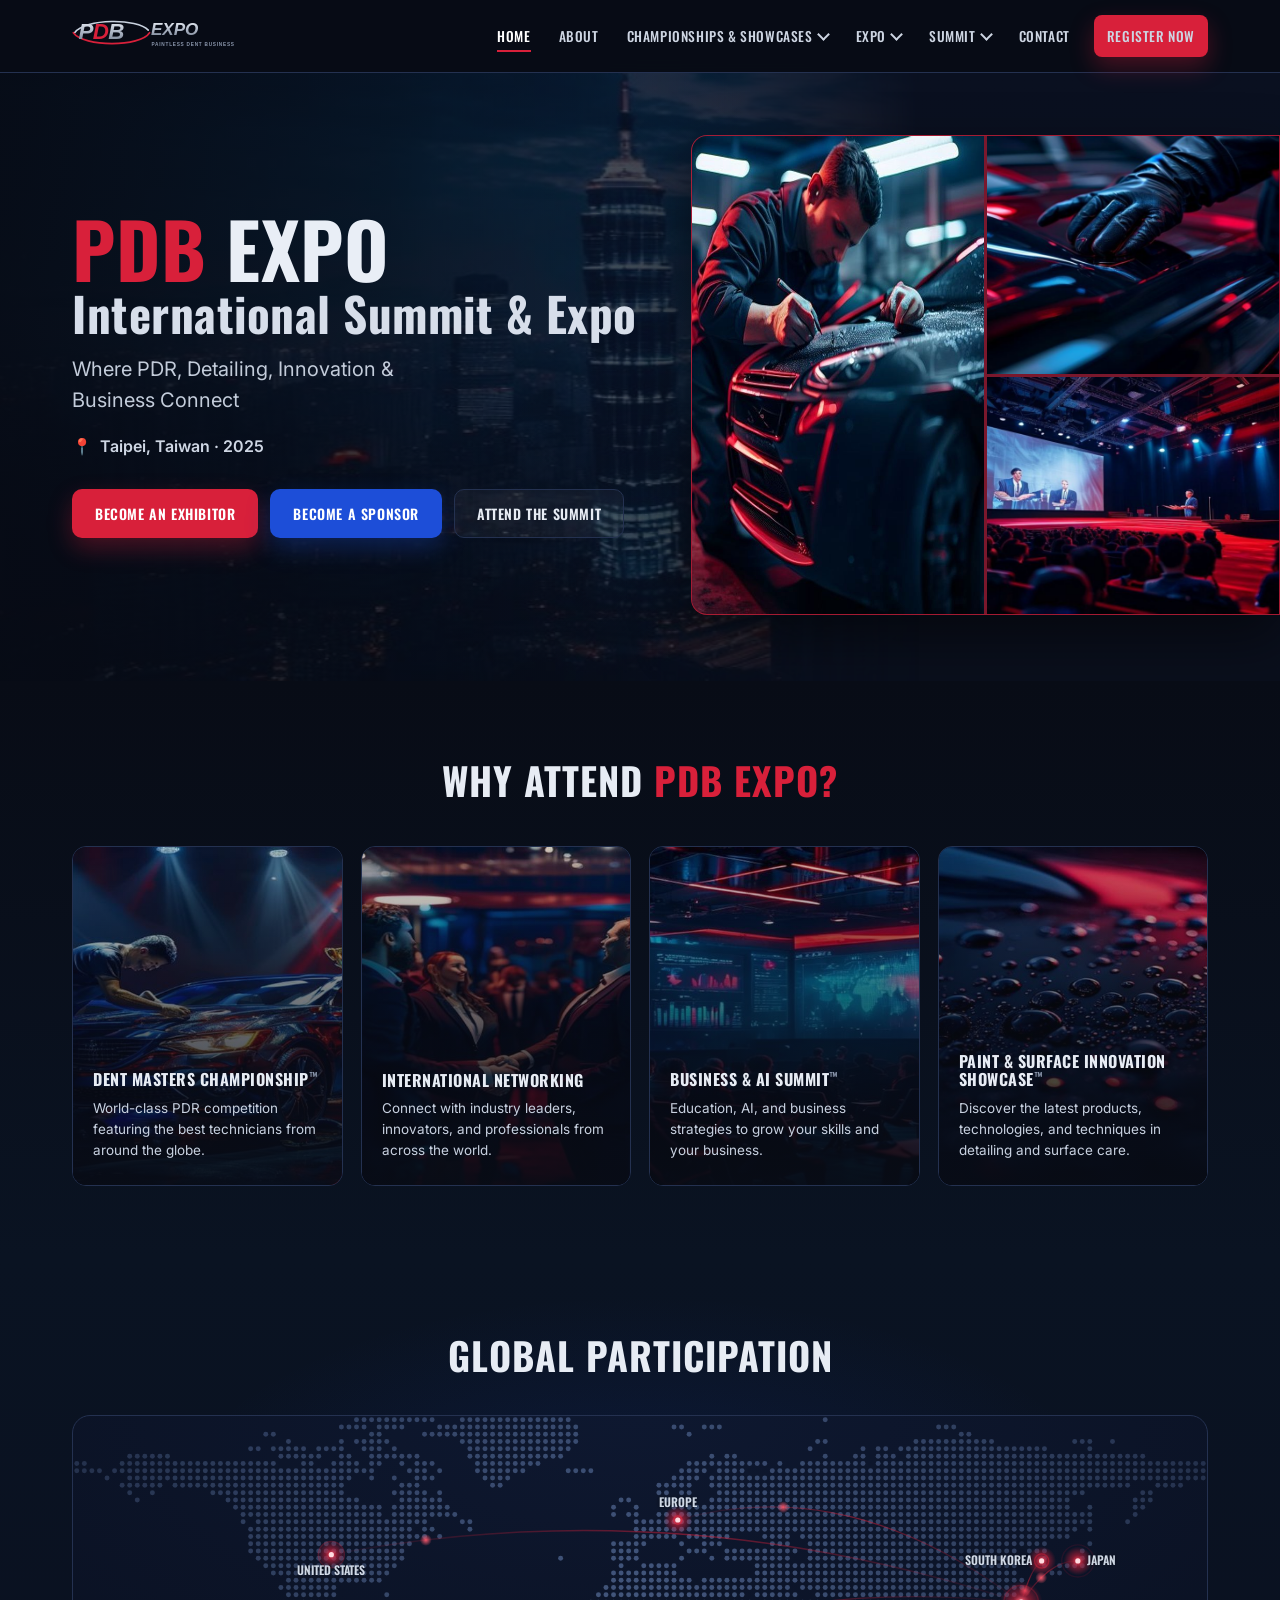
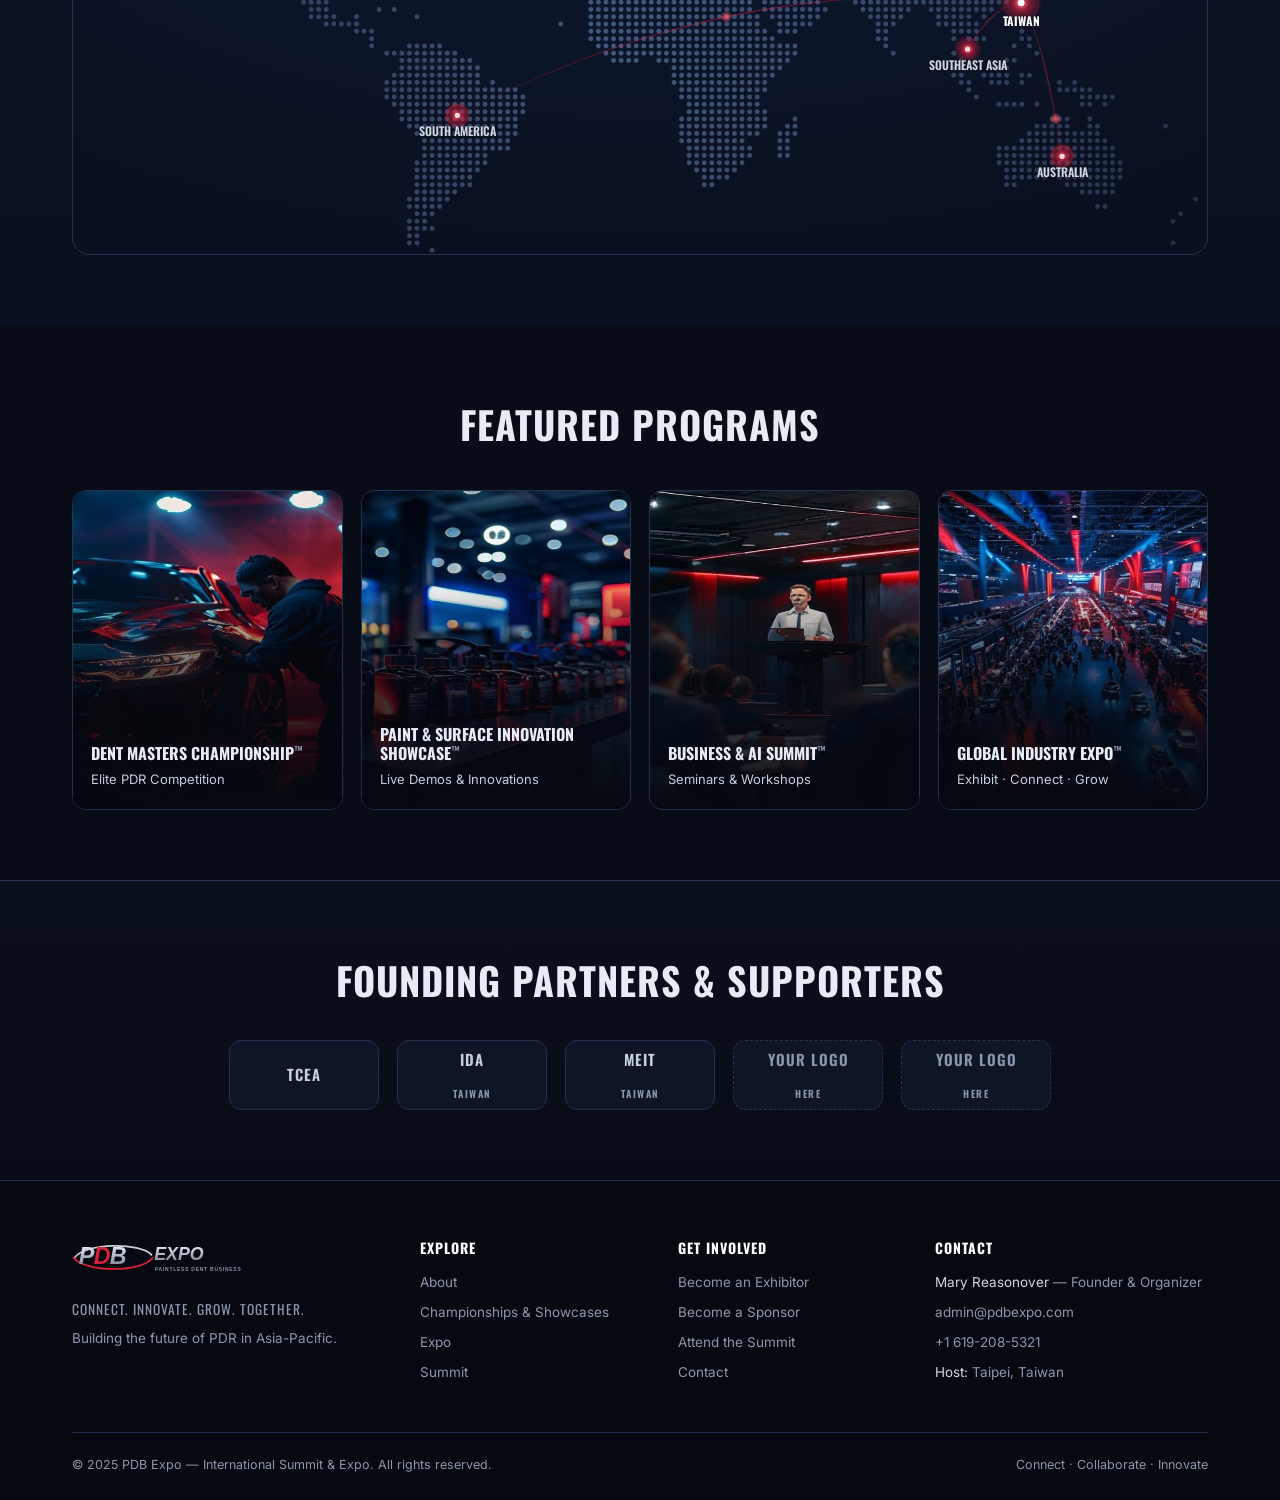
==== index.html @ 77eb2349 "PDB Expo — International Summit & Expo site Static marketing site (HTML/CSS/JS) for PDB Expo.  Co-Au" ====
<!DOCTYPE html>
<html lang="en">
<head>
<meta charset="UTF-8">
<meta name="viewport" content="width=device-width, initial-scale=1.0">
<title>PDB Expo — International Summit &amp; Expo | Taipei, Taiwan</title>
<meta name="description" content="PDB Expo International Summit &amp; Expo — where PDR, detailing, innovation and business connect. Taipei, Taiwan 2025.">
<link rel="icon" href="assets/logo.svg">
<link rel="preconnect" href="https://fonts.googleapis.com">
<link rel="preconnect" href="https://fonts.gstatic.com" crossorigin>
<link href="https://fonts.googleapis.com/css2?family=Oswald:wght@400;500;600;700&family=Inter:wght@400;500;600;700&display=swap" rel="stylesheet">
<link rel="stylesheet" href="css/styles.css?v=8">
</head>
<body>

<!-- ===== HEADER ===== -->
<header class="site-header">
  <div class="container nav">
    <a class="logo" href="index.html"><img src="assets/logo.svg" alt="PDB Expo"></a>

    <button class="hamburger" id="hamburger" aria-label="Menu" aria-expanded="false">
      <span></span><span></span><span></span>
    </button>

    <ul class="nav-links" id="navLinks">
      <li><a class="active" href="index.html">Home</a></li>
      <li><a href="about.html">About</a></li>

      <li class="has-menu">
        <span class="navlink">Championships &amp; Showcases <i class="caret"></i></span>
        <ul class="dropdown">
          <li class="sub">Dent Masters Championship™</li>
          <li><a href="championships.html#individual">Individual Championship</a></li>
          <li><a href="championships.html#tag-team">Tag Team Championship</a></li>
          <li class="sub">Showcase</li>
          <li><a href="championships.html#showcase">Paint &amp; Surface Innovation Showcase™</a></li>
        </ul>
      </li>

      <li class="has-menu">
        <span class="navlink">Expo <i class="caret"></i></span>
        <ul class="dropdown">
          <li><a href="expo.html#floorplan">Floorplan</a></li>
          <li><a href="expo.html#directory">Exhibitor Directory</a></li>
          <li><a href="expo.html#booth">Buy a Booth</a></li>
          <li><a href="expo.html#sponsorships">Sponsorships</a></li>
        </ul>
      </li>

      <li class="has-menu">
        <span class="navlink">Summit <i class="caret"></i></span>
        <ul class="dropdown">
          <li><a href="summit.html#business">Business &amp; Marketing</a></li>
          <li><a href="summit.html#ai">AI for Your Business</a></li>
          <li><a href="summit.html#ida">IDA Education Track</a></li>
          <li><a href="summit.html#tools">Tools of the Trade</a></li>
          <li><a href="summit.html#pdr">PDR Showcase</a></li>
        </ul>
      </li>

      <li><a href="contact.html">Contact</a></li>
      <li><a class="btn btn-red btn-register" href="register.html">Register Now</a></li>
    </ul>
  </div>
</header>

<!-- ===== HERO ===== -->
<section class="hero">
  <img class="hero-skyline" src="assets/skyline.jpg" alt="" aria-hidden="true">
  <div class="container hero-grid">
    <div class="hero-copy">
      <h1 class="hero-title display">
        <span class="pdb">PDB</span> <span class="expo">EXPO</span>
        <span class="line2">International Summit &amp; Expo</span>
      </h1>
      <p class="hero-tag">Where PDR, Detailing, Innovation &amp; Business Connect</p>
      <p class="hero-loc"><span class="pin">📍</span> Taipei, Taiwan &middot; 2025</p>
      <div class="hero-cta">
        <a class="btn btn-red" href="expo.html#booth">Become an Exhibitor</a>
        <a class="btn btn-blue" href="expo.html#sponsorships">Become a Sponsor</a>
        <a class="btn btn-ghost" href="register.html">Attend the Summit</a>
      </div>
    </div>

    <div class="hero-collage">
      <img class="tall" src="assets/hero-tall.jpg" alt="Technician at work">
      <img src="assets/hero-2.jpg" alt="Polishing detail">
      <img src="assets/hero-3.jpg" alt="Summit stage">
    </div>
  </div>
</section>

<!-- ===== WHY ATTEND ===== -->
<section class="section why">
  <div class="container">
    <h2 class="section-title">Why Attend <span class="accent">PDB Expo?</span></h2>
    <div class="card-grid">
      <article class="why-card">
        <img src="assets/why-champ.jpg" alt="Dent Masters Championship">
        <div class="why-body">
          <h3>Dent Masters Championship<span class="tm">™</span></h3>
          <p>World-class PDR competition featuring the best technicians from around the globe.</p>
        </div>
      </article>
      <article class="why-card">
        <img src="assets/why-network.jpg" alt="International networking">
        <div class="why-body">
          <h3>International Networking</h3>
          <p>Connect with industry leaders, innovators, and professionals from across the world.</p>
        </div>
      </article>
      <article class="why-card">
        <img src="assets/why-summit.jpg" alt="Business &amp; AI Summit">
        <div class="why-body">
          <h3>Business &amp; AI Summit<span class="tm">™</span></h3>
          <p>Education, AI, and business strategies to grow your skills and your business.</p>
        </div>
      </article>
      <article class="why-card">
        <img src="assets/why-surface.jpg" alt="Paint &amp; surface innovation">
        <div class="why-body">
          <h3>Paint &amp; Surface Innovation Showcase<span class="tm">™</span></h3>
          <p>Discover the latest products, technologies, and techniques in detailing and surface care.</p>
        </div>
      </article>
    </div>
  </div>
</section>

<!-- ===== GLOBAL PARTICIPATION ===== -->
<section class="section global">
  <div class="container">
    <h2 class="section-title">Global Participation</h2>
    <div class="map-wrap">
      <canvas id="world-canvas" role="img" aria-label="World map showing PDB Expo participating regions: United States, Europe, South America, Japan, South Korea, Taiwan, Southeast Asia and Australia"></canvas>
    </div>
  </div>
</section>

<!-- ===== FEATURED PROGRAMS ===== -->
<section class="section programs">
  <div class="container">
    <h2 class="section-title">Featured Programs</h2>
    <div class="card-grid">
      <article class="program">
        <img src="assets/prog-1.jpg" alt="">
        <div class="pbody"><h3>Dent Masters Championship<span class="tm">™</span></h3><p>Elite PDR Competition</p></div>
      </article>
      <article class="program">
        <img src="assets/prog-2.jpg" alt="">
        <div class="pbody"><h3>Paint &amp; Surface Innovation Showcase<span class="tm">™</span></h3><p>Live Demos &amp; Innovations</p></div>
      </article>
      <article class="program">
        <img src="assets/prog-3.jpg" alt="">
        <div class="pbody"><h3>Business &amp; AI Summit<span class="tm">™</span></h3><p>Seminars &amp; Workshops</p></div>
      </article>
      <article class="program">
        <img src="assets/prog-4.jpg" alt="">
        <div class="pbody"><h3>Global Industry Expo<span class="tm">™</span></h3><p>Exhibit &middot; Connect &middot; Grow</p></div>
      </article>
    </div>
  </div>
</section>

<!-- ===== PARTNERS ===== -->
<section class="section partners">
  <div class="container">
    <h2 class="section-title">Founding Partners &amp; Supporters</h2>
    <div class="partner-row">
      <div class="partner">TCEA</div>
      <div class="partner">IDA<br><small>Taiwan</small></div>
      <div class="partner">Meit<br><small>Taiwan</small></div>
      <div class="partner empty">Your Logo<br><small>Here</small></div>
      <div class="partner empty">Your Logo<br><small>Here</small></div>
    </div>
  </div>
</section>

<!-- ===== FOOTER ===== -->
<footer class="site-footer">
  <div class="container">
    <div class="foot-grid">
      <div>
        <div class="foot-logo"><img src="assets/logo.svg" alt="PDB Expo"></div>
        <p class="foot-tagline">Connect. Innovate. Grow. Together.</p>
        <p>Building the future of PDR in Asia-Pacific.</p>
      </div>
      <div>
        <h4>Explore</h4>
        <a href="about.html">About</a>
        <a href="championships.html">Championships &amp; Showcases</a>
        <a href="expo.html">Expo</a>
        <a href="summit.html">Summit</a>
      </div>
      <div>
        <h4>Get Involved</h4>
        <a href="expo.html#booth">Become an Exhibitor</a>
        <a href="expo.html#sponsorships">Become a Sponsor</a>
        <a href="register.html">Attend the Summit</a>
        <a href="contact.html">Contact</a>
      </div>
      <div class="foot-contact">
        <h4>Contact</h4>
        <p><span>Mary Reasonover</span> — Founder &amp; Organizer</p>
        <p><a href="mailto:admin@pdbexpo.com">admin@pdbexpo.com</a></p>
        <p><a href="tel:+16192085321">+1 619-208-5321</a></p>
        <p><span>Host:</span> Taipei, Taiwan</p>
      </div>
    </div>
    <div class="foot-bottom">
      <span>© 2025 PDB Expo — International Summit &amp; Expo. All rights reserved.</span>
      <span>Connect &middot; Collaborate &middot; Innovate</span>
    </div>
  </div>
</footer>

<script src="js/main.js?v=4"></script>
<script src="js/world-map.js?v=7"></script>
</body>
</html>
---- css/styles.css ----
/* ===== PDB EXPO — base theme ===== */
:root{
  --bg:#080c16;
  --bg-2:#0b1120;
  --panel:#111a2e;
  --panel-2:#0e1626;
  --card:#131d33;
  --line:#243150;
  --red:#d8203a;
  --red-deep:#9c1424;
  --blue:#1d4ed8;
  --silver:#c9d2df;
  --text:#e7ecf4;
  --muted:#8b97ad;
  --maxw:1180px;
  --radius:14px;
  --shadow:0 18px 40px rgba(0,0,0,.45);
}
*{box-sizing:border-box;margin:0;padding:0}
html{scroll-behavior:smooth}
body{
  font-family:'Inter',system-ui,Arial,sans-serif;
  background:var(--bg);
  color:var(--text);
  line-height:1.55;
  -webkit-font-smoothing:antialiased;
}
img{display:block;max-width:100%}
a{color:inherit;text-decoration:none}
.container{max-width:var(--maxw);margin:0 auto;padding:0 22px}
.display{font-family:'Oswald',sans-serif;font-weight:700;letter-spacing:.5px;line-height:1.05}
.section{padding:70px 0}
.section-title{font-family:'Oswald',sans-serif;font-weight:700;text-transform:uppercase;text-align:center;font-size:clamp(26px,3.4vw,38px);letter-spacing:1px}
.section-sub{text-align:center;color:var(--muted);margin-top:8px}
.accent{color:var(--red)}
.rule{height:3px;width:100%;background:linear-gradient(90deg,transparent,var(--red),transparent);border:0}

/* ===== Buttons ===== */
.btn{display:inline-flex;align-items:center;gap:9px;font-family:'Oswald',sans-serif;font-weight:600;
  text-transform:uppercase;letter-spacing:.6px;font-size:14px;padding:13px 22px;border-radius:10px;
  border:1px solid transparent;cursor:pointer;transition:.18s transform,.18s background,.18s box-shadow}
.btn:hover{transform:translateY(-2px)}
.btn-red{background:var(--red);color:#fff;box-shadow:0 10px 24px rgba(216,32,58,.32)}
.btn-red:hover{background:#ec2742}
.btn-blue{background:var(--blue);color:#fff;box-shadow:0 10px 24px rgba(29,78,216,.30)}
.btn-blue:hover{background:#2a5ae8}
.btn-ghost{background:rgba(255,255,255,.04);color:var(--text);border-color:var(--line)}
.btn-ghost:hover{border-color:var(--silver);background:rgba(255,255,255,.07)}

/* ===== Header / Nav ===== */
.site-header{position:sticky;top:0;z-index:60;background:rgba(8,12,22,.92);
  backdrop-filter:blur(10px);border-bottom:1px solid var(--line)}
.nav{display:flex;align-items:center;gap:18px;height:72px}
.logo img{height:46px;width:auto}
.nav-links{display:flex;align-items:center;gap:4px;margin-left:auto;list-style:none}
.nav-links > li{position:relative}
.nav-links a,.nav-links .navlink{display:inline-flex;align-items:center;gap:6px;
  font-family:'Oswald',sans-serif;font-weight:500;text-transform:uppercase;font-size:13.5px;
  letter-spacing:.6px;color:#cdd5e2;padding:10px 12px;border-radius:8px;cursor:pointer;white-space:nowrap}
.nav-links a:hover,.nav-links .navlink:hover{color:#fff;background:rgba(255,255,255,.05)}
.nav-links .active,.nav-links .navlink.active{color:#fff}
.nav-links .active::after{content:"";position:absolute;left:12px;right:12px;bottom:4px;height:2px;background:var(--red)}
.caret{width:9px;height:9px;border-right:2px solid currentColor;border-bottom:2px solid currentColor;
  transform:rotate(45deg);margin-top:-3px;transition:.2s}
.has-menu:hover .caret{transform:rotate(225deg);margin-top:2px}
.btn-register{margin-left:8px}

/* Dropdowns */
.dropdown{position:absolute;top:calc(100% + 8px);left:0;min-width:248px;background:var(--panel);
  border:1px solid var(--line);border-radius:12px;box-shadow:var(--shadow);padding:8px;
  opacity:0;visibility:hidden;transform:translateY(8px);transition:.18s;list-style:none}
.has-menu:hover .dropdown,.has-menu:focus-within .dropdown{opacity:1;visibility:visible;transform:translateY(0)}
.dropdown a{display:block;padding:9px 12px;border-radius:8px;font-size:13px;letter-spacing:.4px;text-transform:none;color:#c4cdda}
.dropdown a:hover{background:rgba(216,32,58,.14);color:#fff}
.dropdown .sub{font-size:11px;color:var(--muted);padding:8px 12px 2px;text-transform:uppercase;letter-spacing:1px}

/* Mobile nav button */
.hamburger{display:none;margin-left:auto;width:44px;height:44px;border:1px solid var(--line);
  border-radius:10px;background:rgba(255,255,255,.04);cursor:pointer;flex-direction:column;
  align-items:center;justify-content:center;gap:5px}
.hamburger span{display:block;width:20px;height:2px;background:var(--text);transition:.2s}

/* ===== Hero ===== */
.hero{position:relative;overflow:hidden;background:linear-gradient(180deg,#0a1020,#0a0f1c)}
/* full-bleed: text aligns to the content column, collage runs to the right edge */
.hero-grid{position:relative;z-index:2;display:grid;
  grid-template-columns:minmax(300px,1fr) minmax(0,clamp(420px,46vw,860px));
  gap:40px;align-items:center;max-width:none;margin:0;
  padding:62px 0 66px;
  padding-left:max(22px,calc((100vw - var(--maxw)) / 2 + 22px));padding-right:0}
.hero-skyline{position:absolute;left:0;top:0;width:100%;height:100%;object-fit:cover;object-position:left bottom;
  opacity:.5;z-index:0;
  -webkit-mask-image:linear-gradient(90deg,#000 34%,transparent 72%);mask-image:linear-gradient(90deg,#000 34%,transparent 72%);pointer-events:none}
/* scrim: darkens behind the headline, fades out before the collage */
.hero::after{content:"";position:absolute;inset:0;z-index:1;pointer-events:none;
  background:linear-gradient(96deg,rgba(7,11,21,.92) 0%,rgba(7,11,21,.6) 30%,rgba(7,11,21,0) 56%)}
.hero-copy{position:relative;z-index:2;align-self:center}
.hero-title{font-size:clamp(40px,6vw,76px);line-height:.96}
.hero-title .pdb{color:var(--red)}
.hero-title .expo{color:#e9eef6}
.hero-title .line2{display:block;color:#d7deea;font-size:.62em;margin-top:6px}
.hero-tag{margin-top:18px;color:#c3ccda;font-size:clamp(16px,1.6vw,20px);max-width:30ch}
.hero-loc{display:inline-flex;align-items:center;gap:8px;margin-top:18px;color:#cfd7e4;font-weight:600}
.hero-loc .pin{color:var(--red)}
.hero-cta{display:flex;flex-wrap:wrap;gap:12px;margin-top:30px}

/* hero collage */
/* one cohesive panel: 3 images sharing thin red borders */
.hero-collage{position:relative;z-index:2;display:grid;grid-template-columns:1fr 1fr;
  grid-template-rows:1fr 1fr;gap:3px;height:480px;
  background:rgba(216,32,58,.55);border-radius:16px 0 0 16px;overflow:hidden;
  border:1px solid rgba(216,32,58,.45);box-shadow:0 22px 54px rgba(0,0,0,.5)}
.hero-collage img{width:100%;height:100%;object-fit:cover;display:block}
.hero-collage .tall{grid-row:1 / span 2}

/* ===== Why attend cards ===== */
.why{background:linear-gradient(180deg,#080c16,#0a1322)}
.card-grid{display:grid;grid-template-columns:repeat(4,1fr);gap:18px;margin-top:36px}
.feature-card{background:var(--card);border:1px solid var(--line);border-radius:var(--radius);
  padding:24px 20px;text-align:center;transition:.2s;overflow:hidden}
.feature-card:hover{transform:translateY(-4px);border-color:var(--red);box-shadow:var(--shadow)}
.feature-card .ico{width:62px;height:62px;margin:0 auto 14px;display:grid;place-items:center;
  border-radius:12px;background:rgba(216,32,58,.10);border:1px solid rgba(216,32,58,.25)}
.feature-card .ico svg{width:32px;height:32px;stroke:var(--silver);fill:none;stroke-width:1.6}
.feature-card .ph{width:100%;height:120px;border-radius:10px;object-fit:cover;margin-bottom:14px;border:1px solid var(--line)}
.feature-card h3{font-family:'Oswald',sans-serif;text-transform:uppercase;font-size:16px;letter-spacing:.5px;line-height:1.15}
.feature-card p{color:var(--muted);font-size:13.5px;margin-top:9px}
.tm{font-size:.62em;vertical-align:super;color:var(--muted)}

/* Why-attend: full image-background cards with overlaid copy */
.why-card{position:relative;border-radius:var(--radius);overflow:hidden;border:1px solid var(--line);
  min-height:340px;display:flex;align-items:flex-end;transition:.22s}
.why-card:hover{transform:translateY(-4px);border-color:var(--red);box-shadow:var(--shadow)}
.why-card > img{position:absolute;inset:0;width:100%;height:100%;object-fit:cover;z-index:0;transition:.4s}
.why-card:hover > img{transform:scale(1.06)}
.why-card::after{content:"";position:absolute;inset:0;z-index:1;
  background:linear-gradient(180deg,rgba(8,12,22,.12) 0%,rgba(8,12,22,.62) 52%,rgba(8,12,22,.96) 100%)}
.why-card .why-body{position:relative;z-index:2;padding:24px 20px}
.why-card h3{font-family:'Oswald',sans-serif;text-transform:uppercase;font-size:16px;letter-spacing:.5px;line-height:1.16}
.why-card p{color:#c8d1e0;font-size:13.5px;margin-top:9px}

/* ===== Global participation ===== */
.global{background:
  radial-gradient(800px 380px at 50% 40%,rgba(29,78,216,.14),transparent 60%),
  linear-gradient(180deg,#0a1322,#0a1020)}
.map-wrap{position:relative;margin-top:30px;border:1px solid var(--line);border-radius:18px;
  background:radial-gradient(120% 140% at 50% 0%,#0e1830,#080d1a);overflow:hidden;height:440px}
#world-canvas{position:absolute;inset:0;width:100%;height:100%;display:block}

/* ===== Featured programs ===== */
.programs .card-grid{margin-top:36px}
.program{position:relative;border-radius:var(--radius);overflow:hidden;border:1px solid var(--line);
  min-height:320px;display:flex;align-items:flex-end;transition:.22s}
.program:hover{transform:translateY(-4px);box-shadow:var(--shadow);border-color:var(--red)}
.program > img{position:absolute;inset:0;width:100%;height:100%;object-fit:cover;z-index:0;transition:.4s}
.program:hover > img{transform:scale(1.06)}
.program::after{content:"";position:absolute;inset:0;z-index:1;pointer-events:none;
  background:linear-gradient(180deg,rgba(5,8,15,0) 28%,rgba(5,8,15,.72) 62%,#05080f 100%)}
.program .pbody{position:relative;z-index:2;width:100%;padding:18px 18px 20px}
.program h3{font-family:'Oswald',sans-serif;text-transform:uppercase;font-size:16px;line-height:1.15}
.program p{color:#c4cedd;font-size:13px;margin-top:6px}

/* ===== Partners ===== */
.partners{background:linear-gradient(180deg,#0a0f1c,#080c16);border-top:1px solid var(--line)}
.partner-row{display:flex;flex-wrap:wrap;align-items:center;justify-content:center;gap:18px;margin-top:30px}
.partner{height:70px;min-width:150px;display:grid;place-items:center;padding:0 22px;border-radius:12px;
  background:var(--panel-2);border:1px solid var(--line);color:#c7d0de;font-family:'Oswald',sans-serif;
  font-weight:600;letter-spacing:1px;text-transform:uppercase;text-align:center;font-size:15px}
.partner.empty{color:var(--muted);border-style:dashed}
.partner small{display:block;font-size:10px;color:var(--muted);letter-spacing:1.5px}

/* ===== Footer ===== */
.site-footer{background:#06090f;border-top:1px solid var(--line);padding:56px 0 26px}
.foot-grid{display:grid;grid-template-columns:1.4fr 1fr 1fr 1.2fr;gap:30px}
.foot-grid h4{font-family:'Oswald',sans-serif;text-transform:uppercase;font-size:14px;letter-spacing:1px;margin-bottom:14px;color:#fff}
.foot-grid a,.foot-grid p{color:var(--muted);font-size:13.5px;display:block;margin-bottom:9px}
.foot-grid a:hover{color:#fff}
.foot-logo img{height:48px;margin-bottom:14px}
.foot-tagline{font-family:'Oswald',sans-serif;text-transform:uppercase;color:#dbe2ee;letter-spacing:1px}
.foot-bottom{display:flex;flex-wrap:wrap;gap:14px;justify-content:space-between;align-items:center;
  border-top:1px solid var(--line);margin-top:40px;padding-top:22px;color:var(--muted);font-size:12.5px}
.foot-contact span{color:#cfd7e4}

/* ============================================================
   INTERIOR PAGES (About, Championships & Showcases)
   ============================================================ */

/* Page hero with background image + gradient scrim */
.page-hero{position:relative;display:flex;align-items:center;min-height:330px;overflow:hidden;border-bottom:1px solid var(--line)}
.page-hero .bg{position:absolute;inset:0;width:100%;height:100%;object-fit:cover;z-index:0}
.page-hero::after{content:"";position:absolute;inset:0;z-index:1;
  background:linear-gradient(90deg,rgba(7,11,20,.94),rgba(7,11,20,.74) 48%,rgba(7,11,20,.40))}
.page-hero .container{position:relative;z-index:2;padding-top:50px;padding-bottom:50px}
.page-hero h1{font-family:'Oswald',sans-serif;font-weight:700;text-transform:uppercase;
  font-size:clamp(32px,5.2vw,60px);line-height:1.02;letter-spacing:.5px}
.page-hero h1 .accent{color:var(--red)}
.page-hero .sub-strong{margin-top:12px;font-family:'Oswald',sans-serif;font-weight:600;text-transform:uppercase;
  letter-spacing:1px;color:#fff;font-size:clamp(17px,2.1vw,24px)}
.page-hero .lead{margin-top:14px;color:#c7d1e0;font-size:clamp(15px,1.7vw,20px);max-width:48ch}

/* Two-column split (text + media); DOM order controls side */
.split{display:grid;grid-template-columns:1.04fr .96fr;gap:42px;align-items:center}
.split .media img{width:100%;border-radius:14px;border:1px solid var(--line)}
.split h2{font-family:'Oswald',sans-serif;font-weight:700;text-transform:uppercase;
  font-size:clamp(22px,2.7vw,34px);letter-spacing:.5px}
.split .body{color:#a9b4c6;margin-top:14px;font-size:15.5px;max-width:56ch}

/* Small icon + label rows */
.icon-row{display:flex;flex-wrap:wrap;gap:16px;margin-top:24px}
.icon-item{flex:1 1 110px;min-width:104px;text-align:center}
.icon-item .mini{width:48px;height:48px;margin:0 auto 9px;display:grid;place-items:center;border-radius:11px;
  background:rgba(216,32,58,.10);border:1px solid rgba(216,32,58,.25)}
.icon-item .mini svg{width:25px;height:25px;stroke:var(--silver);fill:none;stroke-width:1.6}
.icon-item span{display:block;font-family:'Oswald',sans-serif;text-transform:uppercase;
  font-size:11.5px;letter-spacing:.5px;color:#c2ccdb;line-height:1.25}

/* Taiwan silhouette art */
.taiwan-art{display:grid;place-items:center;min-height:300px}
.taiwan-art img{width:72%;max-width:300px}

/* Flags + stats (About) */
.flags-row{display:flex;flex-wrap:wrap;justify-content:center;gap:24px;margin-top:34px}
.flag{width:96px;text-align:center}
.flag img{width:62px;height:42px;border-radius:5px;border:1px solid var(--line);margin:0 auto 9px;display:block}
.flag span{font-family:'Oswald',sans-serif;text-transform:uppercase;font-size:11px;letter-spacing:.4px;color:#aeb8c8}
.stats-row{display:grid;grid-template-columns:repeat(4,1fr);gap:20px;margin-top:46px;
  border-top:1px solid var(--line);padding-top:36px}
.stat{text-align:center}
.stat b{display:block;font-family:'Oswald',sans-serif;font-weight:700;color:#fff;font-size:clamp(30px,4.4vw,48px);line-height:1}
.stat b .u{color:var(--red)}
.stat span{display:block;margin-top:8px;font-family:'Oswald',sans-serif;text-transform:uppercase;
  letter-spacing:1px;color:var(--muted);font-size:12.5px}

/* Red ribbon bar */
.ribbon{background:linear-gradient(90deg,var(--red-deep),var(--red));text-align:center;padding:20px 0}
.ribbon span{font-family:'Oswald',sans-serif;font-weight:700;text-transform:uppercase;
  letter-spacing:2px;color:#fff;font-size:clamp(14px,2vw,20px)}
.ribbon i{opacity:.55;margin:0 13px;font-style:normal}

/* Championship cards (Dent Masters) */
.champ-cards{display:flex;flex-direction:column;gap:18px}
.champ-card{display:flex;gap:18px;align-items:flex-start;padding:22px 24px;border-radius:14px;
  background:linear-gradient(135deg,rgba(156,20,36,.6),rgba(216,32,58,.16));
  border:1px solid rgba(216,32,58,.42);transition:.2s}
.champ-card:hover{transform:translateY(-3px);box-shadow:var(--shadow)}
.champ-card .mini{flex:0 0 auto;width:56px;height:56px;display:grid;place-items:center;border-radius:12px;
  background:rgba(0,0,0,.28);border:1px solid rgba(255,255,255,.16)}
.champ-card .mini svg{width:30px;height:30px;stroke:#fff;fill:none;stroke-width:1.6}
.champ-card h3{font-family:'Oswald',sans-serif;font-weight:600;text-transform:uppercase;font-size:18px;letter-spacing:.5px}
.champ-card p{color:#ecd6da;font-size:14px;margin-top:6px}

/* Showcase 3-up (image + icon + copy) */
.showcase-grid{display:grid;grid-template-columns:repeat(3,1fr);gap:24px;margin-top:36px}
.showcase-item img{width:100%;height:200px;object-fit:cover;border-radius:12px;border:1px solid var(--line)}
.showcase-item .si-head{display:flex;align-items:center;gap:12px;margin-top:16px}
.showcase-item .mini{flex:0 0 auto;width:42px;height:42px;display:grid;place-items:center;border-radius:10px;
  background:rgba(216,32,58,.10);border:1px solid rgba(216,32,58,.25)}
.showcase-item .mini svg{width:22px;height:22px;stroke:var(--silver);fill:none;stroke-width:1.6}
.showcase-item h3{font-family:'Oswald',sans-serif;text-transform:uppercase;font-size:15px;letter-spacing:.4px}
.showcase-item p{color:var(--muted);font-size:13.5px;margin-top:9px}

/* Awards (icons left, trophy right) */
.awards-wrap{display:grid;grid-template-columns:1.35fr .65fr;gap:34px;align-items:center}
.awards-wrap .trophy img{width:100%;max-width:300px;margin-left:auto}

/* CTA band */
.cta-bar{position:relative;overflow:hidden;border-top:1px solid var(--line);
  background:radial-gradient(700px 300px at 80% 50%,rgba(216,32,58,.18),transparent 60%),linear-gradient(180deg,#0c1322,#0a0f1c)}
.cta-inner{display:flex;flex-wrap:wrap;align-items:center;justify-content:space-between;gap:26px}
.cta-inner h2{font-family:'Oswald',sans-serif;font-weight:700;text-transform:uppercase;
  font-size:clamp(22px,3.2vw,36px);letter-spacing:.5px}
.cta-inner p{color:#aeb8c8;margin-top:8px;max-width:54ch}

/* panel-style section background */
.section.panel{background:linear-gradient(180deg,#0a1322,#0a1020)}
.section.panel-2{background:linear-gradient(180deg,#0a1020,#080c16)}

/* ----- Forms (Contact / Register) ----- */
.form{display:grid;gap:16px;background:var(--card);border:1px solid var(--line);border-radius:16px;padding:26px}
.form .row{display:grid;gap:16px;grid-template-columns:1fr 1fr}
.field{display:flex;flex-direction:column;gap:7px}
.field.full{grid-column:1/-1}
.field label{font-family:'Oswald',sans-serif;text-transform:uppercase;font-size:11.5px;letter-spacing:.6px;color:#b6c0d2}
.field input,.field select,.field textarea{background:var(--panel-2);border:1px solid var(--line);border-radius:9px;
  padding:12px 13px;color:var(--text);font:inherit;font-size:14px;transition:.15s}
.field input::placeholder,.field textarea::placeholder{color:#5f6c84}
.field input:focus,.field select:focus,.field textarea:focus{outline:none;border-color:var(--red);box-shadow:0 0 0 3px rgba(216,32,58,.18)}
.field textarea{min-height:120px;resize:vertical}
.form .btn{justify-content:center}
.form-note{background:rgba(34,197,94,.12);border:1px solid rgba(34,197,94,.4);color:#c1f2d3;
  border-radius:10px;padding:14px 16px;font-size:14px}

/* ----- Contact info ----- */
.contact-list{display:grid;gap:18px}
.contact-item{display:flex;gap:14px;align-items:flex-start}
.contact-item .ic{flex:0 0 auto;width:46px;height:46px;display:grid;place-items:center;border-radius:11px;
  background:rgba(216,32,58,.10);border:1px solid rgba(216,32,58,.25)}
.contact-item .ic svg{width:22px;height:22px;stroke:var(--silver);fill:none;stroke-width:1.6}
.contact-item h4{font-family:'Oswald',sans-serif;text-transform:uppercase;font-size:13px;letter-spacing:.6px;color:#fff;margin-bottom:3px}
.contact-item p,.contact-item a{color:var(--muted);font-size:14px}
.contact-item a:hover{color:#fff}

/* ----- Pricing / tier cards (Expo / Register) ----- */
.tiers{display:grid;grid-template-columns:repeat(3,1fr);gap:20px;margin-top:36px}
.tier{position:relative;background:var(--card);border:1px solid var(--line);border-radius:16px;padding:28px 22px;display:flex;flex-direction:column}
.tier.featured{border-color:var(--red);box-shadow:0 0 0 1px rgba(216,32,58,.4),var(--shadow)}
.tier .badge{position:absolute;top:-11px;left:50%;transform:translateX(-50%);background:var(--red);color:#fff;
  font-family:'Oswald',sans-serif;text-transform:uppercase;font-size:11px;letter-spacing:1px;padding:4px 13px;border-radius:20px}
.tier h3{font-family:'Oswald',sans-serif;text-transform:uppercase;font-size:19px;letter-spacing:.5px}
.tier .price{font-family:'Oswald',sans-serif;font-weight:700;font-size:34px;margin:10px 0 2px;color:#fff}
.tier .price span{font-size:14px;color:var(--muted);font-weight:500}
.tier .feat{list-style:none;margin:18px 0 24px;display:grid;gap:11px}
.tier .feat li{display:flex;gap:9px;color:#c2ccdb;font-size:13.5px;align-items:flex-start}
.tier .feat li::before{content:"✓";color:var(--red);font-weight:700}
.tier .btn{margin-top:auto;justify-content:center}

/* ----- Exhibitor directory + floorplan ----- */
.dir-grid{display:grid;grid-template-columns:repeat(4,1fr);gap:16px;margin-top:30px}
.dir-card{background:var(--panel-2);border:1px solid var(--line);border-radius:12px;min-height:92px;display:grid;place-items:center;
  color:#c7d0de;font-family:'Oswald',sans-serif;text-transform:uppercase;letter-spacing:1px;text-align:center;padding:12px;font-size:14px}
.dir-card.empty{border-style:dashed;color:var(--muted)}
.floorplan{margin-top:30px;border:1px solid var(--line);border-radius:16px;overflow:hidden;background:var(--panel-2)}
.floorplan img{width:100%;display:block}

/* ----- Summit tracks ----- */
.track{display:grid;grid-template-columns:auto 1fr;gap:24px;align-items:start;padding:30px 0;border-bottom:1px solid var(--line)}
.track:last-child{border-bottom:0}
.track .t-ico{width:66px;height:66px;display:grid;place-items:center;border-radius:14px;
  background:rgba(216,32,58,.10);border:1px solid rgba(216,32,58,.25)}
.track .t-ico svg{width:32px;height:32px;stroke:var(--silver);fill:none;stroke-width:1.6}
.track h3{font-family:'Oswald',sans-serif;text-transform:uppercase;font-size:20px;letter-spacing:.5px}
.track p{color:#a9b4c6;margin-top:8px;font-size:15px;max-width:64ch}
.track .tags{display:flex;flex-wrap:wrap;gap:8px;margin-top:14px}
.track .tag{font-family:'Oswald',sans-serif;text-transform:uppercase;font-size:11px;letter-spacing:.5px;color:#cdd6e3;
  background:var(--panel-2);border:1px solid var(--line);padding:5px 11px;border-radius:20px}

@media(max-width:860px){
  .split{grid-template-columns:1fr;gap:26px}
  .showcase-grid{grid-template-columns:1fr}
  .awards-wrap{grid-template-columns:1fr;gap:24px}
  .awards-wrap .trophy img{margin:0 auto}
  .stats-row{grid-template-columns:repeat(2,1fr);gap:28px}
  .taiwan-art{min-height:220px}
  .tiers{grid-template-columns:1fr}
  .dir-grid{grid-template-columns:repeat(2,1fr)}
  .form .row{grid-template-columns:1fr}
  .track{grid-template-columns:1fr;gap:14px}
}

/* ===== Responsive ===== */
@media(max-width:980px){
  /* reset the full-bleed hero: centered single column */
  .hero-grid{grid-template-columns:1fr;max-width:var(--maxw);margin:0 auto;padding:44px 22px 50px;gap:26px}
  .hero-collage{height:320px;border-radius:14px;margin-top:4px}
  .card-grid{grid-template-columns:repeat(2,1fr)}
  .foot-grid{grid-template-columns:1fr 1fr}
  .hero-skyline{width:100%;opacity:.34}
}
@media(max-width:760px){
  .hamburger{display:flex}
  .nav-links{position:fixed;inset:72px 0 auto 0;background:var(--bg-2);flex-direction:column;
    align-items:stretch;gap:2px;padding:14px 18px;border-bottom:1px solid var(--line);
    margin-left:0;transform:translateY(-120%);transition:.25s;max-height:calc(100vh - 72px);overflow:auto}
  .nav-links.open{transform:translateY(0)}
  .nav-links > li{width:100%}
  .nav-links a,.nav-links .navlink{width:100%;justify-content:space-between;padding:13px 8px}
  .nav-links .active::after{display:none}
  .dropdown{position:static;opacity:1;visibility:visible;transform:none;box-shadow:none;
    border:0;background:transparent;padding:0 0 6px 14px;display:none}
  .has-menu.open .dropdown{display:block}
  .btn-register{margin:8px 0 0}
  .map-wrap{height:340px}
}
@media(max-width:480px){
  .card-grid{grid-template-columns:1fr}
  .foot-grid{grid-template-columns:1fr}
}
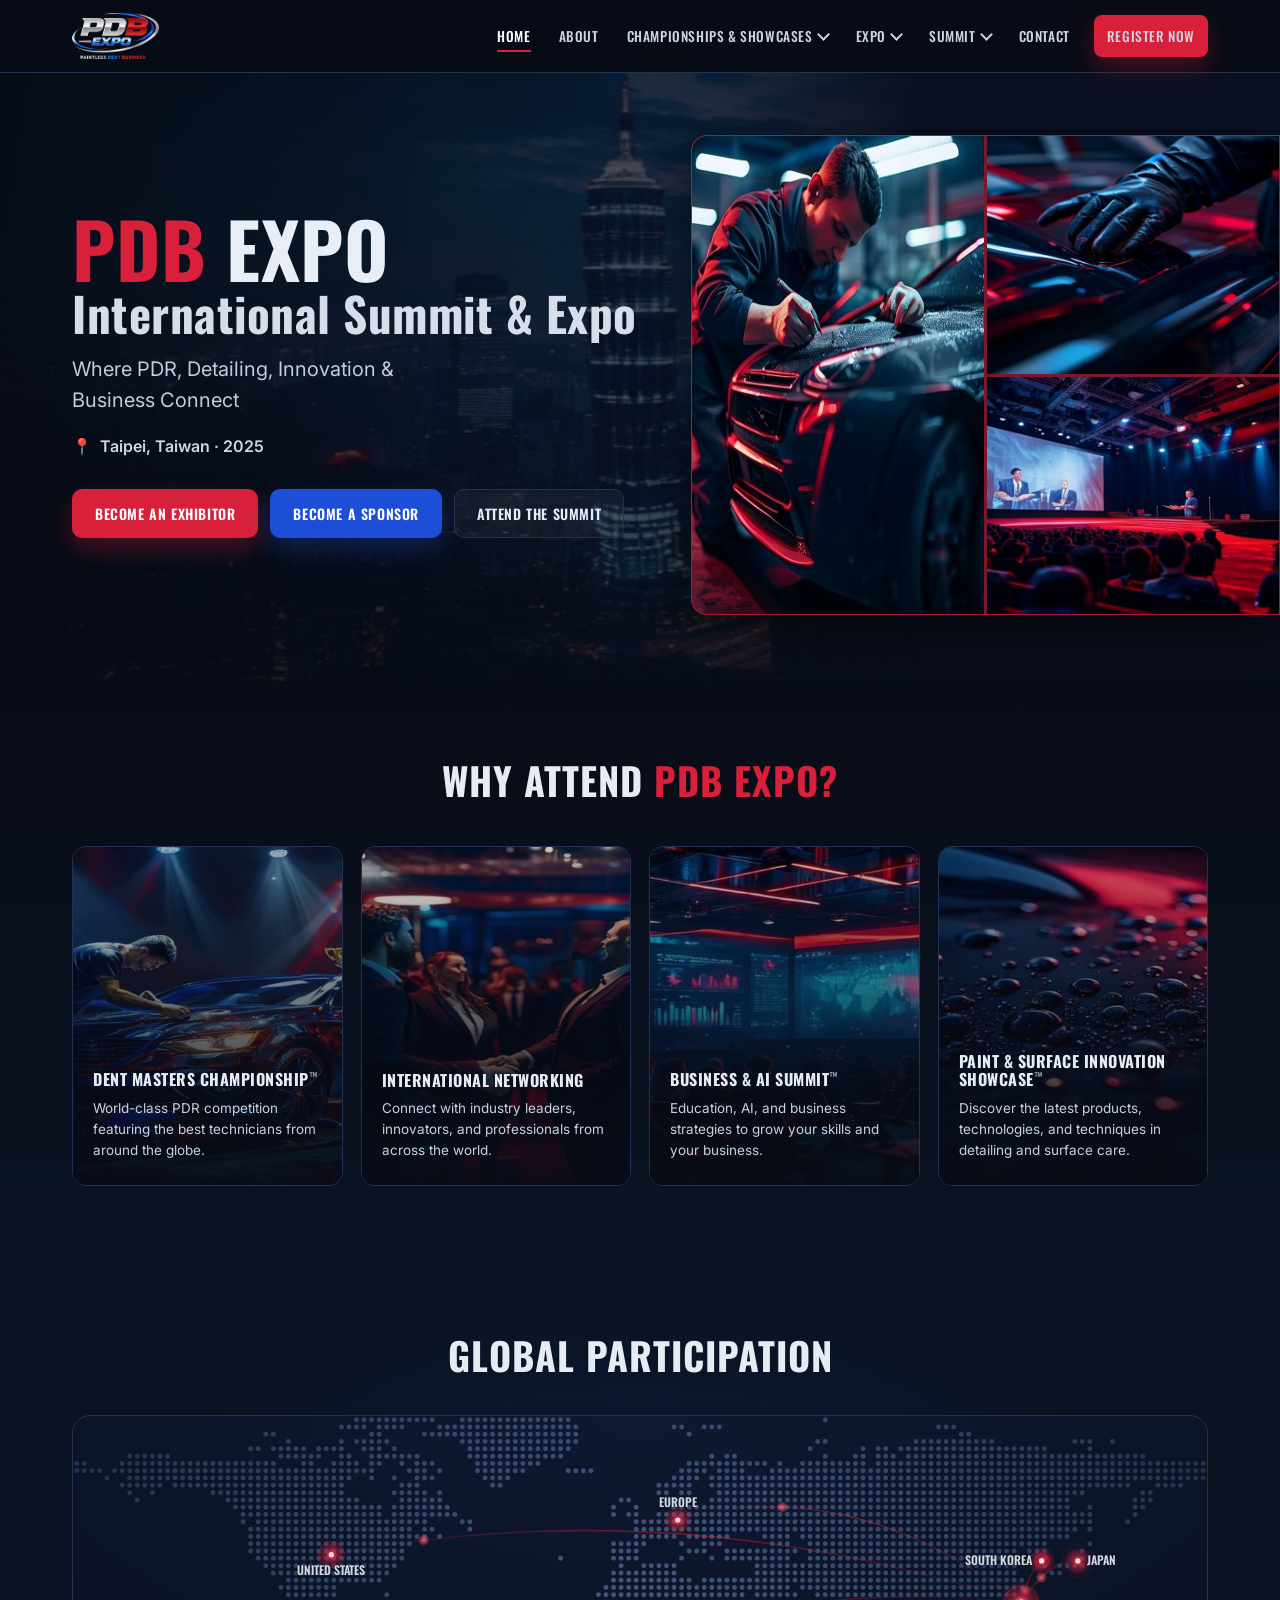
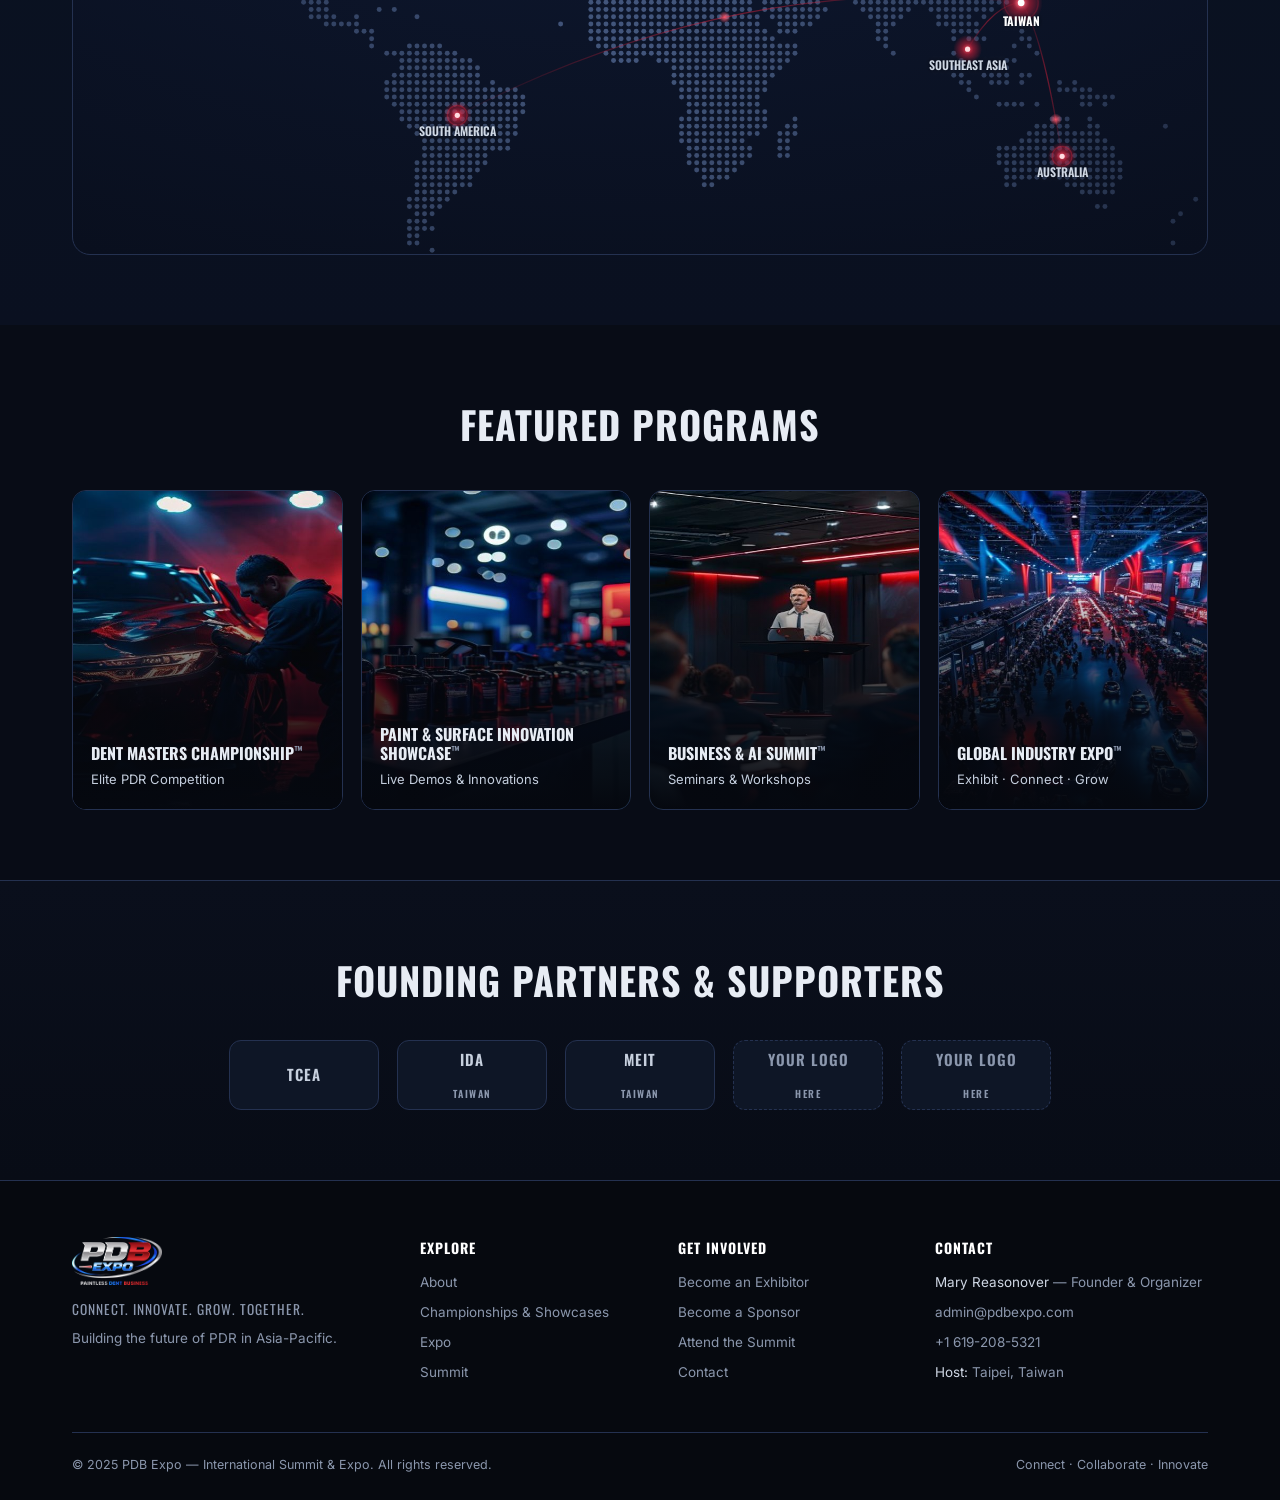
==== commit 4233ed51: "Rebuild About page (Manila 2027), add real logo + AI photos - New About content & design: hero, intr" ====
--- a/index.html
+++ b/index.html
@@ -5,18 +5,18 @@
 <meta name="viewport" content="width=device-width, initial-scale=1.0">
 <title>PDB Expo — International Summit &amp; Expo | Taipei, Taiwan</title>
 <meta name="description" content="PDB Expo International Summit &amp; Expo — where PDR, detailing, innovation and business connect. Taipei, Taiwan 2025.">
-<link rel="icon" href="assets/logo.svg">
+<link rel="icon" href="assets/logo.png">
 <link rel="preconnect" href="https://fonts.googleapis.com">
 <link rel="preconnect" href="https://fonts.gstatic.com" crossorigin>
 <link href="https://fonts.googleapis.com/css2?family=Oswald:wght@400;500;600;700&family=Inter:wght@400;500;600;700&display=swap" rel="stylesheet">
-<link rel="stylesheet" href="css/styles.css?v=8">
+<link rel="stylesheet" href="css/styles.css?v=9">
 </head>
 <body>
 
 <!-- ===== HEADER ===== -->
 <header class="site-header">
   <div class="container nav">
-    <a class="logo" href="index.html"><img src="assets/logo.svg" alt="PDB Expo"></a>
+    <a class="logo" href="index.html"><img src="assets/logo.png" alt="PDB Expo"></a>
 
     <button class="hamburger" id="hamburger" aria-label="Menu" aria-expanded="false">
       <span></span><span></span><span></span>
@@ -181,7 +181,7 @@
   <div class="container">
     <div class="foot-grid">
       <div>
-        <div class="foot-logo"><img src="assets/logo.svg" alt="PDB Expo"></div>
+        <div class="foot-logo"><img src="assets/logo.png" alt="PDB Expo"></div>
         <p class="foot-tagline">Connect. Innovate. Grow. Together.</p>
         <p>Building the future of PDR in Asia-Pacific.</p>
       </div>
--- a/css/styles.css
+++ b/css/styles.css
@@ -334,6 +334,27 @@
 .track .tag{font-family:'Oswald',sans-serif;text-transform:uppercase;font-size:11px;letter-spacing:.5px;color:#cdd6e3;
   background:var(--panel-2);border:1px solid var(--line);padding:5px 11px;border-radius:20px}
 
+/* ----- About page: chips, pillars, lists, vision/mission, final CTA ----- */
+.chips{display:flex;flex-wrap:wrap;gap:10px}
+.chip{display:inline-flex;align-items:center;gap:8px;font-family:'Oswald',sans-serif;text-transform:uppercase;
+  letter-spacing:.5px;font-size:12.5px;color:#dbe2ee;background:var(--panel-2);border:1px solid var(--line);
+  padding:7px 13px;border-radius:30px}
+.chip .dot-red{width:8px;height:8px;border-radius:50%;background:var(--red)}
+.pillar{margin-top:44px}
+.pillar-h{font-family:'Oswald',sans-serif;font-weight:700;text-transform:uppercase;font-size:clamp(20px,2.4vw,28px);letter-spacing:.5px}
+.pillar-tag{color:var(--red);font-family:'Oswald',sans-serif;text-transform:uppercase;letter-spacing:.5px;font-size:14px;margin:6px 0 12px}
+.about-list{list-style:none;margin:6px 0 14px;display:grid;gap:9px}
+.about-list li{display:flex;gap:10px;color:#aeb8c8;font-size:14.5px;line-height:1.4}
+.about-list li::before{content:"";flex:0 0 auto;width:7px;height:7px;margin-top:7px;border-radius:50%;background:var(--red)}
+.vm-grid{display:grid;grid-template-columns:1fr 1fr;gap:24px}
+.vm-card{background:var(--card);border:1px solid var(--line);border-radius:16px;padding:30px 28px}
+.vm-card h3{font-family:'Oswald',sans-serif;font-weight:700;text-transform:uppercase;font-size:21px;letter-spacing:.5px;color:#fff;margin-bottom:12px}
+.vm-card p{color:#aab4c6;font-size:15px}
+.cta-final{text-align:center}
+.cta-final .big{font-family:'Oswald',sans-serif;font-weight:700;text-transform:uppercase;font-size:clamp(26px,4vw,46px);letter-spacing:1.5px;color:#fff;margin:22px 0 4px}
+.cta-final .when{color:#cdd6e3;font-family:'Oswald',sans-serif;text-transform:uppercase;letter-spacing:1px;margin-bottom:26px}
+.cta-final .hero-cta{justify-content:center}
+
 @media(max-width:860px){
   .split{grid-template-columns:1fr;gap:26px}
   .showcase-grid{grid-template-columns:1fr}
@@ -345,6 +366,10 @@
   .dir-grid{grid-template-columns:repeat(2,1fr)}
   .form .row{grid-template-columns:1fr}
   .track{grid-template-columns:1fr;gap:14px}
+  .vm-grid{grid-template-columns:1fr}
+  /* keep the pillar image above the copy on mobile */
+  .pillar{direction:ltr}
+  .pillar > .media{order:-1}
 }
 
 /* ===== Responsive ===== */
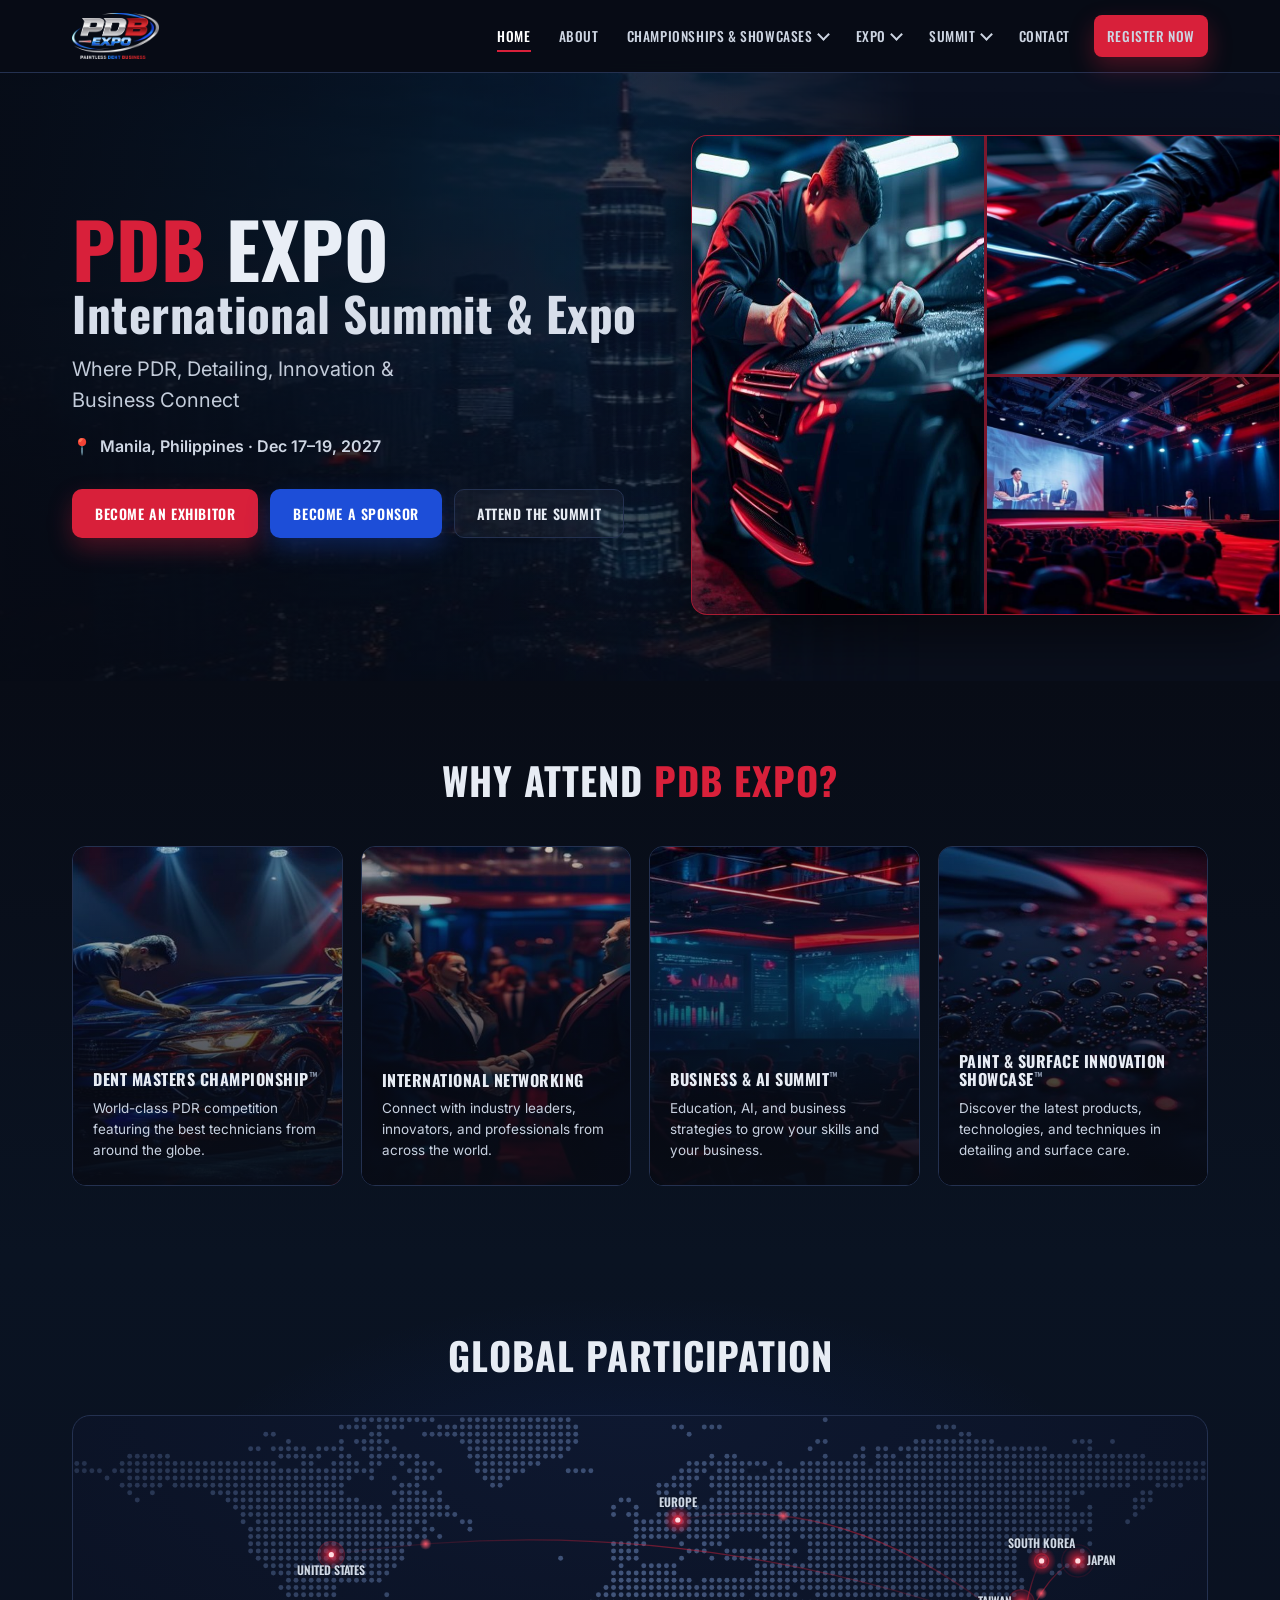
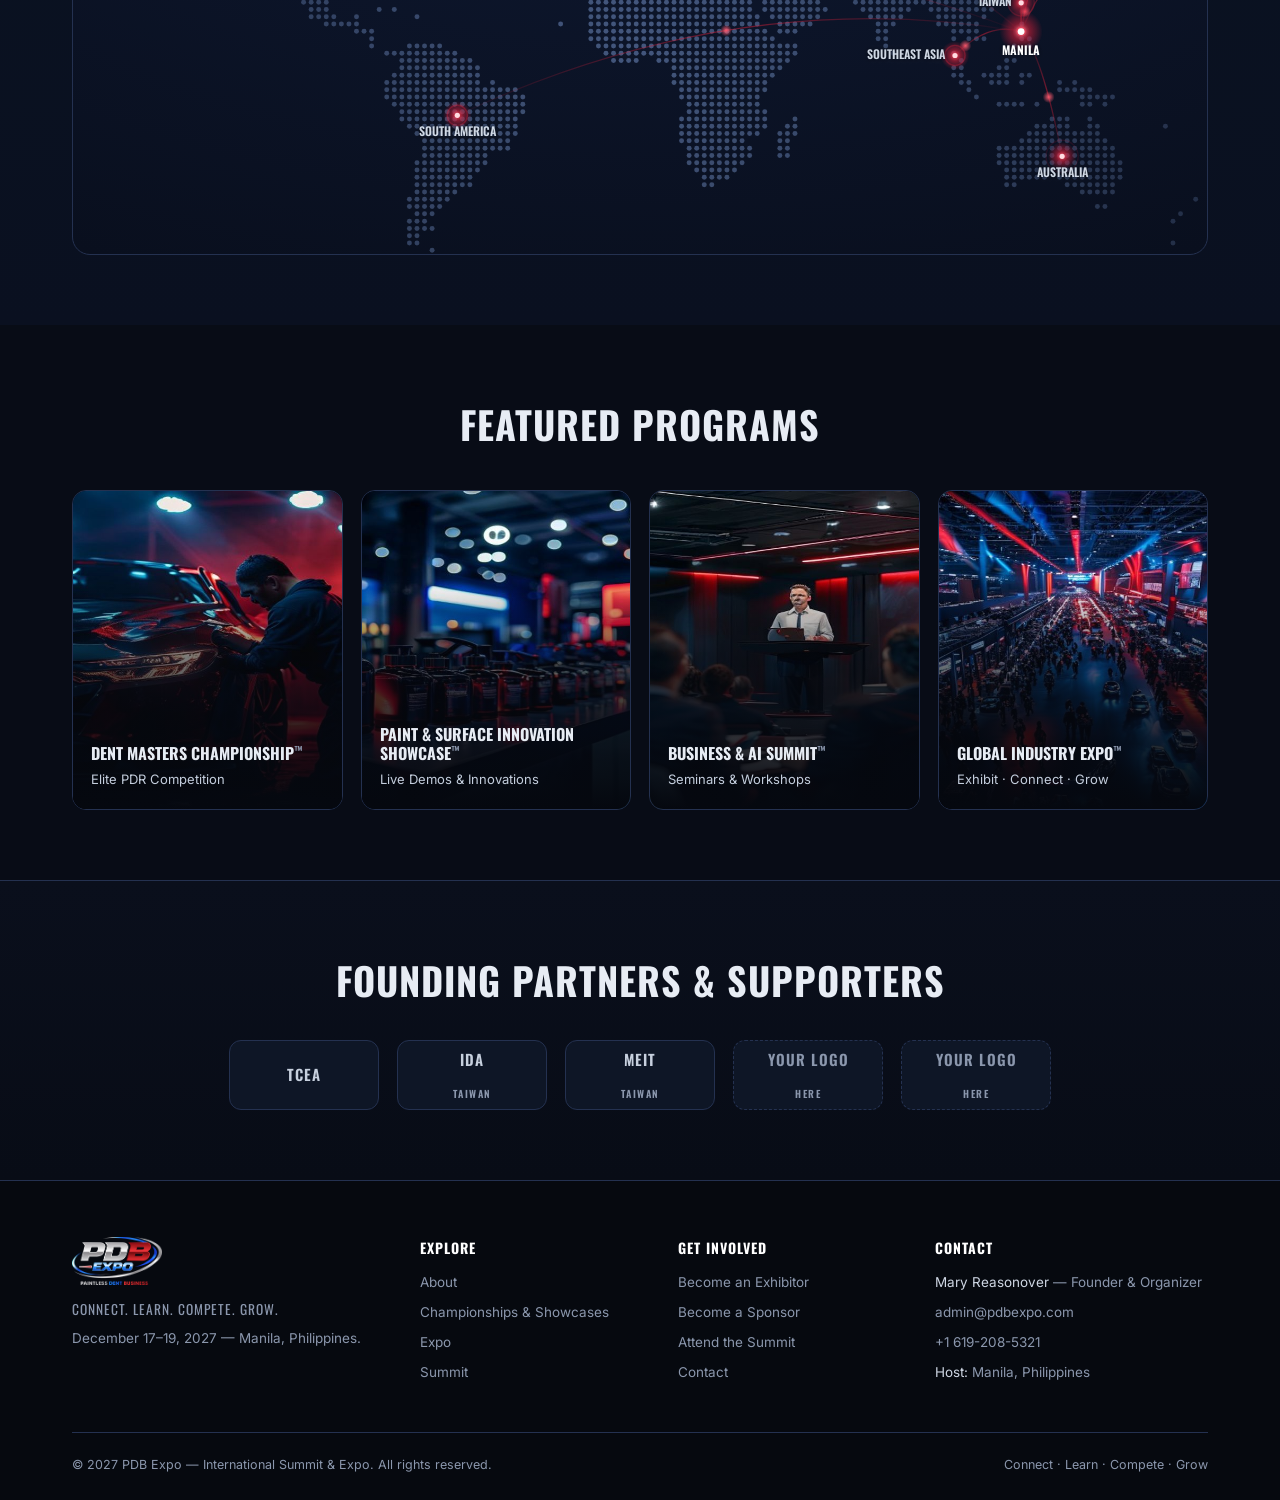
==== commit 1e6d9003: "Rebrand site-wide to Manila, Philippines · Dec 17-19 2027 - Location/date, footers, meta, tagline (C" ====
--- a/index.html
+++ b/index.html
@@ -3,8 +3,8 @@
 <head>
 <meta charset="UTF-8">
 <meta name="viewport" content="width=device-width, initial-scale=1.0">
-<title>PDB Expo — International Summit &amp; Expo | Taipei, Taiwan</title>
-<meta name="description" content="PDB Expo International Summit &amp; Expo — where PDR, detailing, innovation and business connect. Taipei, Taiwan 2025.">
+<title>PDB Expo — International Summit &amp; Expo | Manila, Philippines</title>
+<meta name="description" content="PDB Expo International Summit &amp; Expo — where PDR, detailing, innovation and business connect. Manila, Philippines 2027.">
 <link rel="icon" href="assets/logo.png">
 <link rel="preconnect" href="https://fonts.googleapis.com">
 <link rel="preconnect" href="https://fonts.gstatic.com" crossorigin>
@@ -74,7 +74,7 @@
         <span class="line2">International Summit &amp; Expo</span>
       </h1>
       <p class="hero-tag">Where PDR, Detailing, Innovation &amp; Business Connect</p>
-      <p class="hero-loc"><span class="pin">📍</span> Taipei, Taiwan &middot; 2025</p>
+      <p class="hero-loc"><span class="pin">📍</span> Manila, Philippines &middot; Dec 17–19, 2027</p>
       <div class="hero-cta">
         <a class="btn btn-red" href="expo.html#booth">Become an Exhibitor</a>
         <a class="btn btn-blue" href="expo.html#sponsorships">Become a Sponsor</a>
@@ -132,7 +132,7 @@
   <div class="container">
     <h2 class="section-title">Global Participation</h2>
     <div class="map-wrap">
-      <canvas id="world-canvas" role="img" aria-label="World map showing PDB Expo participating regions: United States, Europe, South America, Japan, South Korea, Taiwan, Southeast Asia and Australia"></canvas>
+      <canvas id="world-canvas" role="img" aria-label="World map showing PDB Expo host city Manila and participating regions worldwide including the United States, Europe, Japan, Taiwan and Australia"></canvas>
     </div>
   </div>
 </section>
@@ -182,8 +182,8 @@
     <div class="foot-grid">
       <div>
         <div class="foot-logo"><img src="assets/logo.png" alt="PDB Expo"></div>
-        <p class="foot-tagline">Connect. Innovate. Grow. Together.</p>
-        <p>Building the future of PDR in Asia-Pacific.</p>
+        <p class="foot-tagline">Connect. Learn. Compete. Grow.</p>
+        <p>December 17–19, 2027 — Manila, Philippines.</p>
       </div>
       <div>
         <h4>Explore</h4>
@@ -204,17 +204,17 @@
         <p><span>Mary Reasonover</span> — Founder &amp; Organizer</p>
         <p><a href="mailto:admin@pdbexpo.com">admin@pdbexpo.com</a></p>
         <p><a href="tel:+16192085321">+1 619-208-5321</a></p>
-        <p><span>Host:</span> Taipei, Taiwan</p>
+        <p><span>Host:</span> Manila, Philippines</p>
       </div>
     </div>
     <div class="foot-bottom">
-      <span>© 2025 PDB Expo — International Summit &amp; Expo. All rights reserved.</span>
-      <span>Connect &middot; Collaborate &middot; Innovate</span>
+      <span>© 2027 PDB Expo — International Summit &amp; Expo. All rights reserved.</span>
+      <span>Connect &middot; Learn &middot; Compete &middot; Grow</span>
     </div>
   </div>
 </footer>
 
 <script src="js/main.js?v=4"></script>
-<script src="js/world-map.js?v=7"></script>
+<script src="js/world-map.js?v=8"></script>
 </body>
 </html>
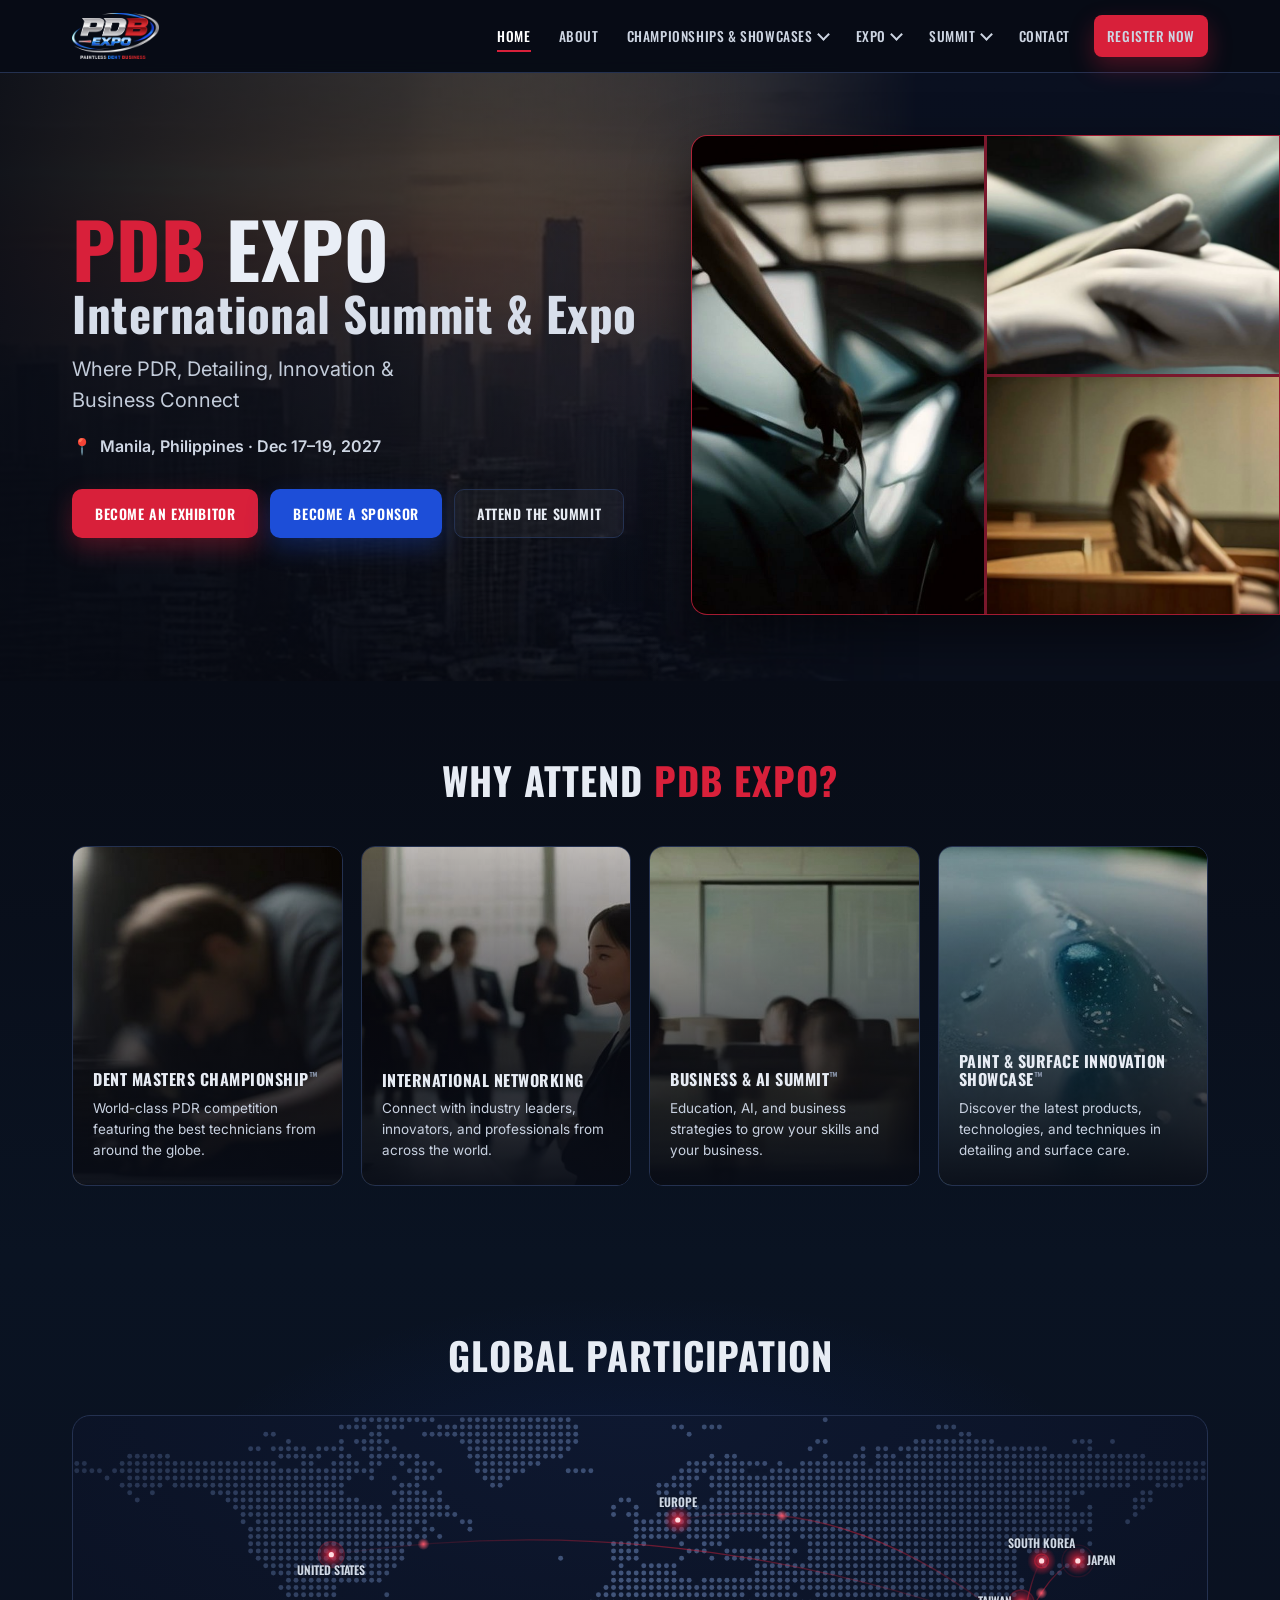
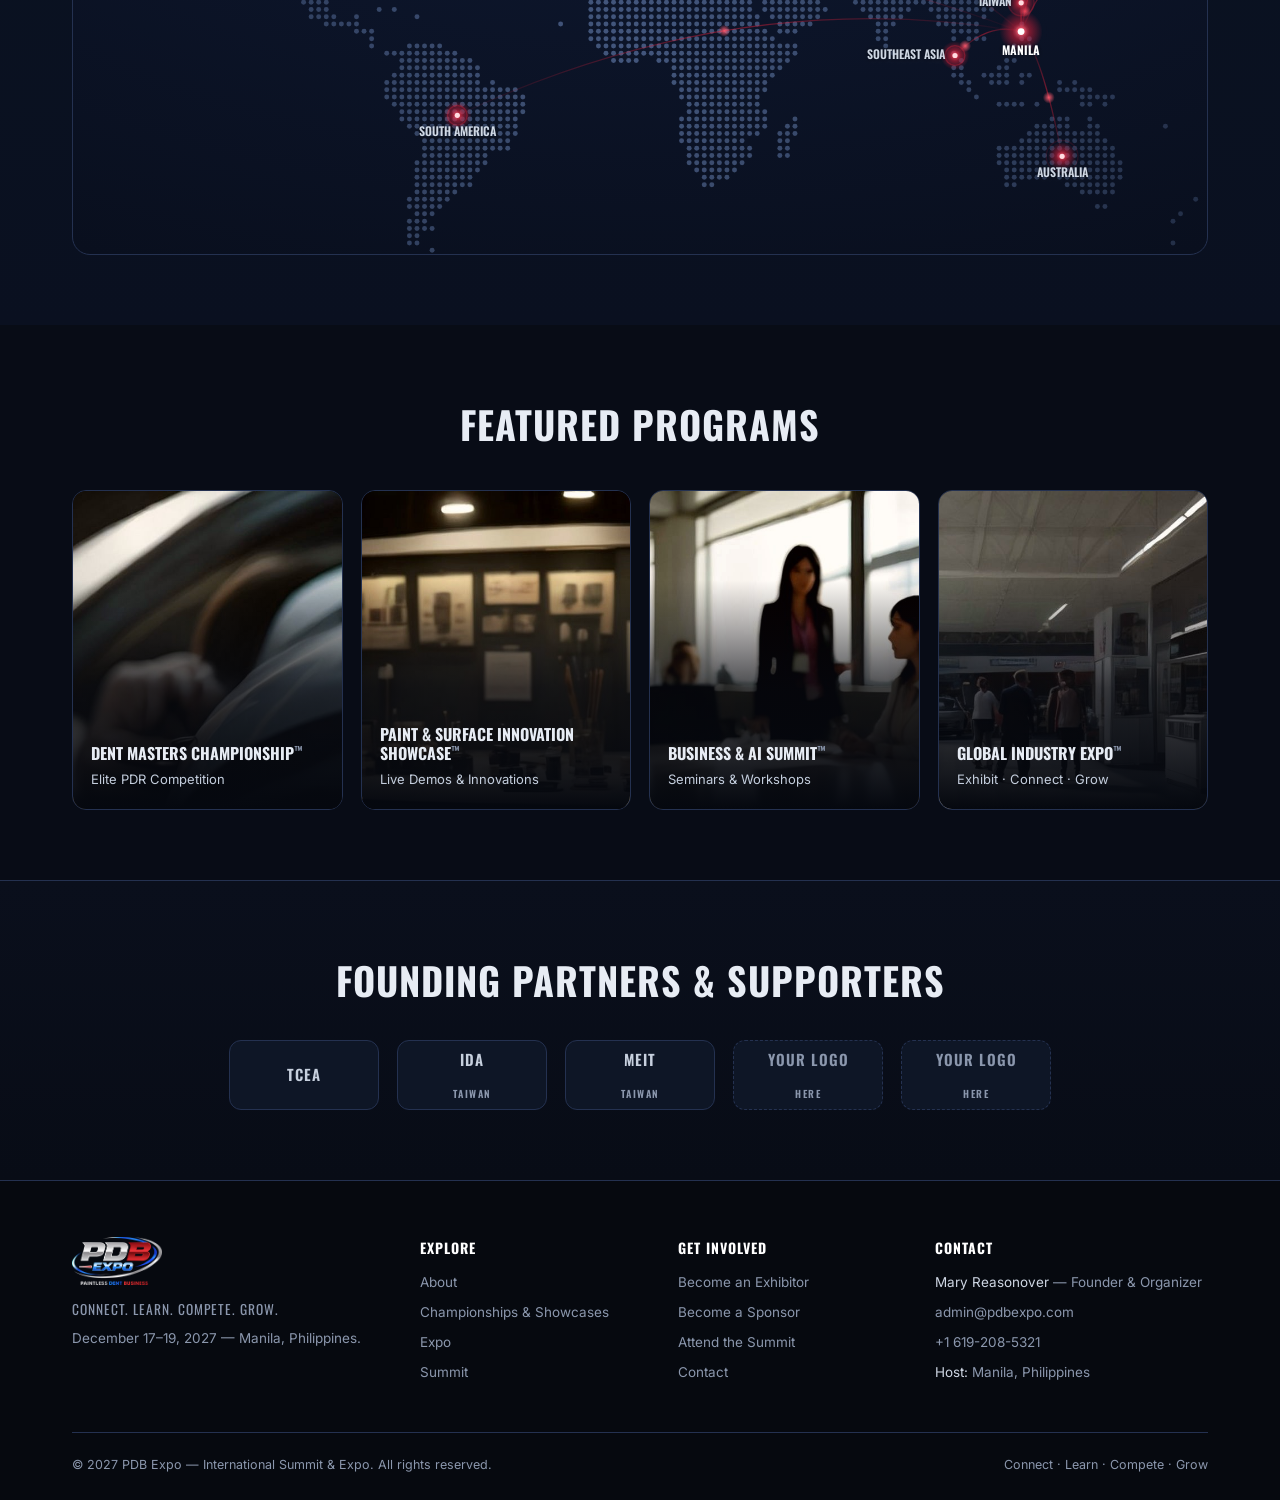
==== commit f2563bbf: "Revert premium-revamp design; keep reference look with natural (non-AI) photos - Restore reference n" ====
--- a/index.html
+++ b/index.html
@@ -66,7 +66,7 @@
 
 <!-- ===== HERO ===== -->
 <section class="hero">
-  <img class="hero-skyline" src="assets/skyline.jpg" alt="" aria-hidden="true">
+  <img class="hero-skyline" src="assets/skyline.jpg?v=16" alt="" aria-hidden="true">
   <div class="container hero-grid">
     <div class="hero-copy">
       <h1 class="hero-title display">
@@ -83,9 +83,9 @@
     </div>
 
     <div class="hero-collage">
-      <img class="tall" src="assets/hero-tall.jpg" alt="Technician at work">
-      <img src="assets/hero-2.jpg" alt="Polishing detail">
-      <img src="assets/hero-3.jpg" alt="Summit stage">
+      <img class="tall" src="assets/hero-tall.jpg?v=16" alt="Technician at work">
+      <img src="assets/hero-2.jpg?v=16" alt="Polishing detail">
+      <img src="assets/hero-3.jpg?v=16" alt="Summit stage">
     </div>
   </div>
 </section>
@@ -96,28 +96,28 @@
     <h2 class="section-title">Why Attend <span class="accent">PDB Expo?</span></h2>
     <div class="card-grid">
       <article class="why-card">
-        <img src="assets/why-champ.jpg" alt="Dent Masters Championship">
+        <img src="assets/why-champ.jpg?v=16" alt="Dent Masters Championship">
         <div class="why-body">
           <h3>Dent Masters Championship<span class="tm">™</span></h3>
           <p>World-class PDR competition featuring the best technicians from around the globe.</p>
         </div>
       </article>
       <article class="why-card">
-        <img src="assets/why-network.jpg" alt="International networking">
+        <img src="assets/why-network.jpg?v=16" alt="International networking">
         <div class="why-body">
           <h3>International Networking</h3>
           <p>Connect with industry leaders, innovators, and professionals from across the world.</p>
         </div>
       </article>
       <article class="why-card">
-        <img src="assets/why-summit.jpg" alt="Business &amp; AI Summit">
+        <img src="assets/why-summit.jpg?v=16" alt="Business &amp; AI Summit">
         <div class="why-body">
           <h3>Business &amp; AI Summit<span class="tm">™</span></h3>
           <p>Education, AI, and business strategies to grow your skills and your business.</p>
         </div>
       </article>
       <article class="why-card">
-        <img src="assets/why-surface.jpg" alt="Paint &amp; surface innovation">
+        <img src="assets/why-surface.jpg?v=16" alt="Paint &amp; surface innovation">
         <div class="why-body">
           <h3>Paint &amp; Surface Innovation Showcase<span class="tm">™</span></h3>
           <p>Discover the latest products, technologies, and techniques in detailing and surface care.</p>
@@ -143,19 +143,19 @@
     <h2 class="section-title">Featured Programs</h2>
     <div class="card-grid">
       <article class="program">
-        <img src="assets/prog-1.jpg" alt="">
+        <img src="assets/prog-1.jpg?v=16" alt="">
         <div class="pbody"><h3>Dent Masters Championship<span class="tm">™</span></h3><p>Elite PDR Competition</p></div>
       </article>
       <article class="program">
-        <img src="assets/prog-2.jpg" alt="">
+        <img src="assets/prog-2.jpg?v=16" alt="">
         <div class="pbody"><h3>Paint &amp; Surface Innovation Showcase<span class="tm">™</span></h3><p>Live Demos &amp; Innovations</p></div>
       </article>
       <article class="program">
-        <img src="assets/prog-3.jpg" alt="">
+        <img src="assets/prog-3.jpg?v=16" alt="">
         <div class="pbody"><h3>Business &amp; AI Summit<span class="tm">™</span></h3><p>Seminars &amp; Workshops</p></div>
       </article>
       <article class="program">
-        <img src="assets/prog-4.jpg" alt="">
+        <img src="assets/prog-4.jpg?v=16" alt="">
         <div class="pbody"><h3>Global Industry Expo<span class="tm">™</span></h3><p>Exhibit &middot; Connect &middot; Grow</p></div>
       </article>
     </div>
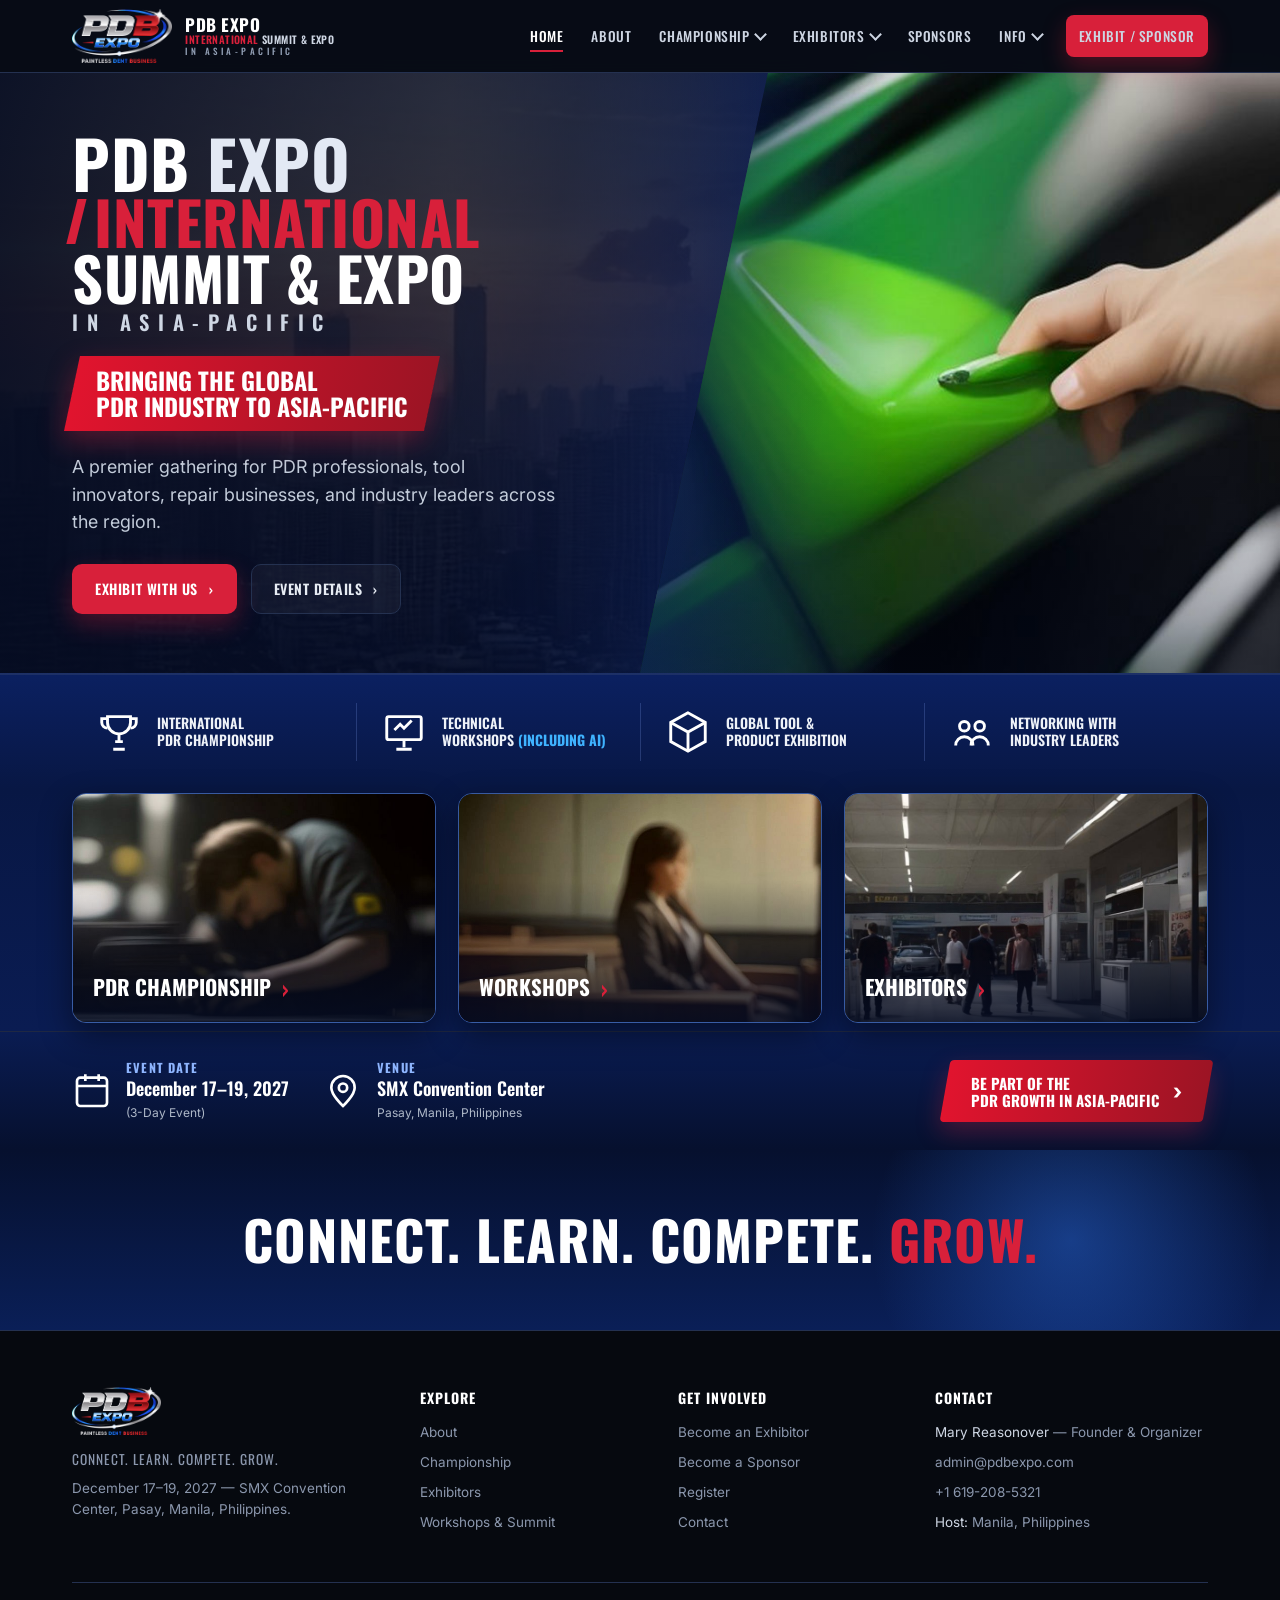
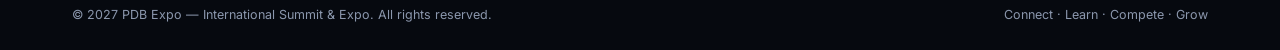
==== commit 24069ded: "New home page: Asia-Pacific layout + star logo; natural (non-neon) photos - Rebuilt index.html to th" ====
--- a/index.html
+++ b/index.html
@@ -3,20 +3,27 @@
 <head>
 <meta charset="UTF-8">
 <meta name="viewport" content="width=device-width, initial-scale=1.0">
-<title>PDB Expo — International Summit &amp; Expo | Manila, Philippines</title>
-<meta name="description" content="PDB Expo International Summit &amp; Expo — where PDR, detailing, innovation and business connect. Manila, Philippines 2027.">
-<link rel="icon" href="assets/logo.png">
+<title>PDB Expo — International Summit &amp; Expo | Asia-Pacific · Manila 2027</title>
+<meta name="description" content="PDB Expo International Summit &amp; Expo — bringing the global PDR industry to Asia-Pacific. December 17–19, 2027, SMX Convention Center, Pasay, Manila, Philippines.">
+<link rel="icon" href="assets/logo-star.png">
 <link rel="preconnect" href="https://fonts.googleapis.com">
 <link rel="preconnect" href="https://fonts.gstatic.com" crossorigin>
 <link href="https://fonts.googleapis.com/css2?family=Oswald:wght@400;500;600;700&family=Inter:wght@400;500;600;700&display=swap" rel="stylesheet">
-<link rel="stylesheet" href="css/styles.css?v=9">
+<link rel="stylesheet" href="css/styles.css?v=11">
 </head>
-<body>
+<body class="home2">
 
 <!-- ===== HEADER ===== -->
 <header class="site-header">
   <div class="container nav">
-    <a class="logo" href="index.html"><img src="assets/logo.png" alt="PDB Expo"></a>
+    <a class="brand" href="index.html">
+      <img src="assets/logo-star.png" alt="PDB Expo">
+      <span class="brand-txt">
+        <b>PDB EXPO</b>
+        <i><span class="accent">INTERNATIONAL</span> SUMMIT &amp; EXPO</i>
+        <em>IN ASIA-PACIFIC</em>
+      </span>
+    </a>
 
     <button class="hamburger" id="hamburger" aria-label="Menu" aria-expanded="false">
       <span></span><span></span><span></span>
@@ -25,154 +32,116 @@
     <ul class="nav-links" id="navLinks">
       <li><a class="active" href="index.html">Home</a></li>
       <li><a href="about.html">About</a></li>
-
       <li class="has-menu">
-        <span class="navlink">Championships &amp; Showcases <i class="caret"></i></span>
+        <span class="navlink">Championship <i class="caret"></i></span>
         <ul class="dropdown">
-          <li class="sub">Dent Masters Championship™</li>
           <li><a href="championships.html#individual">Individual Championship</a></li>
           <li><a href="championships.html#tag-team">Tag Team Championship</a></li>
-          <li class="sub">Showcase</li>
-          <li><a href="championships.html#showcase">Paint &amp; Surface Innovation Showcase™</a></li>
+          <li><a href="championships.html#showcase">Paint &amp; Surface Showcase</a></li>
         </ul>
       </li>
-
       <li class="has-menu">
-        <span class="navlink">Expo <i class="caret"></i></span>
+        <span class="navlink">Exhibitors <i class="caret"></i></span>
         <ul class="dropdown">
-          <li><a href="expo.html#floorplan">Floorplan</a></li>
           <li><a href="expo.html#directory">Exhibitor Directory</a></li>
           <li><a href="expo.html#booth">Buy a Booth</a></li>
-          <li><a href="expo.html#sponsorships">Sponsorships</a></li>
+          <li><a href="expo.html#floorplan">Floorplan</a></li>
         </ul>
       </li>
-
+      <li><a href="expo.html#sponsorships">Sponsors</a></li>
       <li class="has-menu">
-        <span class="navlink">Summit <i class="caret"></i></span>
+        <span class="navlink">Info <i class="caret"></i></span>
         <ul class="dropdown">
-          <li><a href="summit.html#business">Business &amp; Marketing</a></li>
-          <li><a href="summit.html#ai">AI for Your Business</a></li>
-          <li><a href="summit.html#ida">IDA Education Track</a></li>
-          <li><a href="summit.html#tools">Tools of the Trade</a></li>
-          <li><a href="summit.html#pdr">PDR Showcase</a></li>
+          <li><a href="summit.html">Workshops &amp; Summit</a></li>
+          <li><a href="register.html">Register</a></li>
+          <li><a href="contact.html">Contact</a></li>
         </ul>
       </li>
-
-      <li><a href="contact.html">Contact</a></li>
-      <li><a class="btn btn-red btn-register" href="register.html">Register Now</a></li>
+      <li><a class="btn btn-red btn-register" href="expo.html">Exhibit / Sponsor</a></li>
     </ul>
   </div>
 </header>
 
 <!-- ===== HERO ===== -->
-<section class="hero">
-  <img class="hero-skyline" src="assets/skyline.jpg?v=16" alt="" aria-hidden="true">
-  <div class="container hero-grid">
-    <div class="hero-copy">
-      <h1 class="hero-title display">
-        <span class="pdb">PDB</span> <span class="expo">EXPO</span>
-        <span class="line2">International Summit &amp; Expo</span>
-      </h1>
-      <p class="hero-tag">Where PDR, Detailing, Innovation &amp; Business Connect</p>
-      <p class="hero-loc"><span class="pin">📍</span> Manila, Philippines &middot; Dec 17–19, 2027</p>
-      <div class="hero-cta">
-        <a class="btn btn-red" href="expo.html#booth">Become an Exhibitor</a>
-        <a class="btn btn-blue" href="expo.html#sponsorships">Become a Sponsor</a>
-        <a class="btn btn-ghost" href="register.html">Attend the Summit</a>
-      </div>
-    </div>
-
-    <div class="hero-collage">
-      <img class="tall" src="assets/hero-tall.jpg?v=16" alt="Technician at work">
-      <img src="assets/hero-2.jpg?v=16" alt="Polishing detail">
-      <img src="assets/hero-3.jpg?v=16" alt="Summit stage">
+<section class="hero2">
+  <img class="h2-city" src="assets/skyline.jpg?v=16" alt="" aria-hidden="true">
+  <div class="h2-right"><img src="assets/hero-tool.jpg" alt="PDR glue-pull tool in use"></div>
+  <div class="container hero2-inner">
+    <h1 class="h2-title">
+      <span class="l1">PDB <span class="chrome">EXPO</span></span>
+      <span class="l2"><span class="slash"></span>INTERNATIONAL</span>
+      <span class="l3">SUMMIT &amp; EXPO</span>
+      <span class="l4">IN ASIA-PACIFIC</span>
+    </h1>
+    <div class="h2-banner"><span>Bringing the Global<br>PDR Industry to Asia-Pacific</span></div>
+    <p class="h2-lead">A premier gathering for PDR professionals, tool innovators, repair businesses, and industry leaders across the region.</p>
+    <div class="h2-cta">
+      <a class="btn btn-red" href="expo.html">Exhibit With Us <i class="arr">›</i></a>
+      <a class="btn btn-ghost" href="about.html">Event Details <i class="arr">›</i></a>
     </div>
   </div>
 </section>
 
-<!-- ===== WHY ATTEND ===== -->
-<section class="section why">
+<!-- ===== FEATURE ICON ROW ===== -->
+<section class="feat-row">
   <div class="container">
-    <h2 class="section-title">Why Attend <span class="accent">PDB Expo?</span></h2>
-    <div class="card-grid">
-      <article class="why-card">
-        <img src="assets/why-champ.jpg?v=16" alt="Dent Masters Championship">
-        <div class="why-body">
-          <h3>Dent Masters Championship<span class="tm">™</span></h3>
-          <p>World-class PDR competition featuring the best technicians from around the globe.</p>
-        </div>
-      </article>
-      <article class="why-card">
-        <img src="assets/why-network.jpg?v=16" alt="International networking">
-        <div class="why-body">
-          <h3>International Networking</h3>
-          <p>Connect with industry leaders, innovators, and professionals from across the world.</p>
-        </div>
-      </article>
-      <article class="why-card">
-        <img src="assets/why-summit.jpg?v=16" alt="Business &amp; AI Summit">
-        <div class="why-body">
-          <h3>Business &amp; AI Summit<span class="tm">™</span></h3>
-          <p>Education, AI, and business strategies to grow your skills and your business.</p>
-        </div>
-      </article>
-      <article class="why-card">
-        <img src="assets/why-surface.jpg?v=16" alt="Paint &amp; surface innovation">
-        <div class="why-body">
-          <h3>Paint &amp; Surface Innovation Showcase<span class="tm">™</span></h3>
-          <p>Discover the latest products, technologies, and techniques in detailing and surface care.</p>
-        </div>
-      </article>
+    <div class="feat">
+      <svg viewBox="0 0 24 24"><path d="M6 4h12v3a6 6 0 0 1-12 0V4z"/><path d="M6 5H3v2a3 3 0 0 0 3 3M18 5h3v2a3 3 0 0 1-3 3"/><path d="M12 13v4M9 21h6M10 17h4"/></svg>
+      <span>International<br>PDR Championship</span>
+    </div>
+    <div class="feat">
+      <svg viewBox="0 0 24 24"><rect x="3" y="4" width="18" height="12" rx="1"/><path d="M12 16v4M8 21h8"/><path d="M7 11l3-3 2 2 4-4"/></svg>
+      <span>Technical<br>Workshops <b class="accent">(Including AI)</b></span>
+    </div>
+    <div class="feat">
+      <svg viewBox="0 0 24 24"><path d="M12 2 3 7v10l9 5 9-5V7z"/><path d="M3 7l9 5 9-5M12 12v10"/></svg>
+      <span>Global Tool &amp;<br>Product Exhibition</span>
+    </div>
+    <div class="feat">
+      <svg viewBox="0 0 24 24"><circle cx="8" cy="9" r="2.5"/><circle cx="16" cy="9" r="2.5"/><path d="M3.5 19a4.5 4.5 0 0 1 9 0"/><path d="M11.5 19a4.5 4.5 0 0 1 9 0"/></svg>
+      <span>Networking With<br>Industry Leaders</span>
     </div>
   </div>
 </section>
 
-<!-- ===== GLOBAL PARTICIPATION ===== -->
-<section class="section global">
+<!-- ===== 3 IMAGE CARDS ===== -->
+<section class="cards3">
   <div class="container">
-    <h2 class="section-title">Global Participation</h2>
-    <div class="map-wrap">
-      <canvas id="world-canvas" role="img" aria-label="World map showing PDB Expo host city Manila and participating regions worldwide including the United States, Europe, Japan, Taiwan and Australia"></canvas>
-    </div>
+    <a class="card3" href="championships.html">
+      <img src="assets/why-champ.jpg?v=16" alt="">
+      <span>PDR Championship <i class="arr">›</i></span>
+    </a>
+    <a class="card3" href="summit.html">
+      <img src="assets/hero-3.jpg?v=16" alt="">
+      <span>Workshops <i class="arr">›</i></span>
+    </a>
+    <a class="card3" href="expo.html">
+      <img src="assets/prog-4.jpg?v=16" alt="">
+      <span>Exhibitors <i class="arr">›</i></span>
+    </a>
   </div>
 </section>
 
-<!-- ===== FEATURED PROGRAMS ===== -->
-<section class="section programs">
+<!-- ===== EVENT INFO BAR ===== -->
+<section class="eventbar">
   <div class="container">
-    <h2 class="section-title">Featured Programs</h2>
-    <div class="card-grid">
-      <article class="program">
-        <img src="assets/prog-1.jpg?v=16" alt="">
-        <div class="pbody"><h3>Dent Masters Championship<span class="tm">™</span></h3><p>Elite PDR Competition</p></div>
-      </article>
-      <article class="program">
-        <img src="assets/prog-2.jpg?v=16" alt="">
-        <div class="pbody"><h3>Paint &amp; Surface Innovation Showcase<span class="tm">™</span></h3><p>Live Demos &amp; Innovations</p></div>
-      </article>
-      <article class="program">
-        <img src="assets/prog-3.jpg?v=16" alt="">
-        <div class="pbody"><h3>Business &amp; AI Summit<span class="tm">™</span></h3><p>Seminars &amp; Workshops</p></div>
-      </article>
-      <article class="program">
-        <img src="assets/prog-4.jpg?v=16" alt="">
-        <div class="pbody"><h3>Global Industry Expo<span class="tm">™</span></h3><p>Exhibit &middot; Connect &middot; Grow</p></div>
-      </article>
+    <div class="ev">
+      <svg viewBox="0 0 24 24"><rect x="3" y="4" width="18" height="17" rx="2"/><path d="M3 9h18M8 2v4M16 2v4"/></svg>
+      <div><b>Event Date</b><p>December 17–19, 2027</p><small>(3-Day Event)</small></div>
     </div>
+    <div class="ev">
+      <svg viewBox="0 0 24 24"><path d="M12 21s-7-6.5-7-11a7 7 0 0 1 14 0c0 4.5-7 11-7 11z"/><circle cx="12" cy="10" r="2.5"/></svg>
+      <div><b>Venue</b><p>SMX Convention Center</p><small>Pasay, Manila, Philippines</small></div>
+    </div>
+    <a class="ev-cta" href="expo.html"><span>Be Part of the<br>PDR Growth in Asia-Pacific</span> <i class="arr">›</i></a>
   </div>
 </section>
 
-<!-- ===== PARTNERS ===== -->
-<section class="section partners">
+<!-- ===== GROW BAND ===== -->
+<section class="growband">
+  <div class="gb-glow" aria-hidden="true"></div>
   <div class="container">
-    <h2 class="section-title">Founding Partners &amp; Supporters</h2>
-    <div class="partner-row">
-      <div class="partner">TCEA</div>
-      <div class="partner">IDA<br><small>Taiwan</small></div>
-      <div class="partner">Meit<br><small>Taiwan</small></div>
-      <div class="partner empty">Your Logo<br><small>Here</small></div>
-      <div class="partner empty">Your Logo<br><small>Here</small></div>
-    </div>
+    <h2>Connect. Learn. Compete. <span class="accent">Grow.</span></h2>
   </div>
 </section>
 
@@ -181,22 +150,22 @@
   <div class="container">
     <div class="foot-grid">
       <div>
-        <div class="foot-logo"><img src="assets/logo.png" alt="PDB Expo"></div>
+        <div class="foot-logo"><img src="assets/logo-star.png" alt="PDB Expo"></div>
         <p class="foot-tagline">Connect. Learn. Compete. Grow.</p>
-        <p>December 17–19, 2027 — Manila, Philippines.</p>
+        <p>December 17–19, 2027 — SMX Convention Center, Pasay, Manila, Philippines.</p>
       </div>
       <div>
         <h4>Explore</h4>
         <a href="about.html">About</a>
-        <a href="championships.html">Championships &amp; Showcases</a>
-        <a href="expo.html">Expo</a>
-        <a href="summit.html">Summit</a>
+        <a href="championships.html">Championship</a>
+        <a href="expo.html">Exhibitors</a>
+        <a href="summit.html">Workshops &amp; Summit</a>
       </div>
       <div>
         <h4>Get Involved</h4>
         <a href="expo.html#booth">Become an Exhibitor</a>
         <a href="expo.html#sponsorships">Become a Sponsor</a>
-        <a href="register.html">Attend the Summit</a>
+        <a href="register.html">Register</a>
         <a href="contact.html">Contact</a>
       </div>
       <div class="foot-contact">
@@ -215,6 +184,5 @@
 </footer>
 
 <script src="js/main.js?v=4"></script>
-<script src="js/world-map.js?v=8"></script>
 </body>
 </html>
--- a/css/styles.css
+++ b/css/styles.css
@@ -400,3 +400,104 @@
   .card-grid{grid-template-columns:1fr}
   .foot-grid{grid-template-columns:1fr}
 }
+
+/* ============================================================
+   HOME v2 — "International Summit & Expo in Asia-Pacific" layout
+   ============================================================ */
+/* Brand lockup (logo + text) */
+.brand{display:flex;align-items:center;gap:13px}
+.brand img{height:54px;width:auto}
+.brand-txt{display:flex;flex-direction:column;line-height:1.04;font-family:'Oswald',sans-serif}
+.brand-txt b{font-size:17px;font-weight:700;color:#fff;letter-spacing:.5px}
+.brand-txt i{font-style:normal;font-size:10.5px;font-weight:600;color:#cfd7e4;letter-spacing:.4px;margin-top:1px}
+.brand-txt i .accent{color:var(--red)}
+.brand-txt em{font-style:normal;font-size:9px;font-weight:500;color:#93a0b6;letter-spacing:3.5px;margin-top:2px}
+
+/* ---- HERO ---- */
+.hero2{position:relative;overflow:hidden;min-height:600px;display:flex;align-items:center;
+  background:linear-gradient(120deg,#06102e 0%,#0a1c52 46%,#123079 100%)}
+.hero2 .h2-city{position:absolute;left:0;bottom:0;width:64%;height:100%;object-fit:cover;object-position:left bottom;
+  opacity:.5;z-index:0;-webkit-mask-image:linear-gradient(90deg,#000 55%,transparent);mask-image:linear-gradient(90deg,#000 55%,transparent)}
+.hero2::after{content:"";position:absolute;inset:0;z-index:1;pointer-events:none;
+  background:linear-gradient(100deg,rgba(5,12,34,.92) 0%,rgba(5,12,34,.55) 42%,rgba(5,12,34,0) 64%)}
+.h2-right{position:absolute;right:0;top:0;width:50%;height:100%;z-index:0;
+  clip-path:polygon(20% 0,100% 0,100% 100%,0% 100%)}
+.h2-right img{width:100%;height:100%;object-fit:cover}
+.h2-right::after{content:"";position:absolute;inset:0;
+  background:linear-gradient(90deg,rgba(18,48,121,.65),transparent 40%),linear-gradient(0deg,rgba(5,12,34,.4),transparent 50%)}
+.hero2-inner{position:relative;z-index:2;width:100%;padding-top:46px;padding-bottom:46px}
+.h2-title{font-family:'Oswald',sans-serif;font-weight:700;text-transform:uppercase;line-height:.93;color:#fff;letter-spacing:.5px}
+.h2-title .l1{display:block;font-size:clamp(34px,5.4vw,66px)}
+.h2-title .l1 .chrome{color:#e3e9f4}
+.h2-title .l2{display:block;font-size:clamp(30px,4.8vw,60px);color:var(--red);position:relative;padding-left:22px}
+.h2-title .l2 .slash{position:absolute;left:0;top:10%;height:80%;width:9px;background:var(--red);transform:skewX(-14deg)}
+.h2-title .l3{display:block;font-size:clamp(30px,4.8vw,60px)}
+.h2-title .l4{display:block;font-size:clamp(13px,1.6vw,21px);font-weight:600;letter-spacing:.42em;color:#cfd7e4;margin-top:8px}
+.h2-banner{display:inline-block;margin-top:24px;background:linear-gradient(90deg,#e1142e,#9c1424);
+  transform:skewX(-12deg);padding:11px 24px;box-shadow:0 10px 26px rgba(216,32,58,.34)}
+.h2-banner span{display:block;transform:skewX(12deg);font-family:'Oswald',sans-serif;font-weight:700;
+  text-transform:uppercase;font-size:clamp(16px,2vw,24px);color:#fff;line-height:1.1}
+.h2-lead{margin-top:22px;max-width:44ch;color:#c3ccda;font-size:clamp(15px,1.4vw,18px)}
+.h2-cta{display:flex;gap:14px;margin-top:28px;flex-wrap:wrap}
+.arr{font-style:normal;font-weight:700;margin-left:2px}
+
+/* ---- FEATURE ICON ROW ---- */
+.feat-row{background:linear-gradient(180deg,#0b2060,#081744);border-top:2px solid rgba(120,160,255,.18)}
+.feat-row .container{display:grid;grid-template-columns:repeat(4,1fr);padding-top:28px;padding-bottom:28px}
+.feat{display:flex;align-items:center;gap:15px;padding:6px 24px;border-left:1px solid rgba(140,175,255,.22)}
+.feat:first-child{border-left:0}
+.feat svg{width:46px;height:46px;flex:0 0 auto;stroke:#fff;fill:none;stroke-width:1.5}
+.feat span{font-family:'Oswald',sans-serif;font-weight:600;text-transform:uppercase;font-size:14px;line-height:1.18;color:#eef2f8}
+.feat .accent{color:#3fb3ff}
+
+/* ---- 3 IMAGE CARDS ---- */
+.cards3{background:linear-gradient(180deg,#081744,#0a1c52)}
+.cards3 .container{display:grid;grid-template-columns:repeat(3,1fr);gap:22px;padding-top:4px;padding-bottom:8px}
+.card3{position:relative;display:block;border-radius:14px;overflow:hidden;height:230px;
+  border:1px solid rgba(96,146,236,.55);box-shadow:0 12px 32px rgba(0,0,0,.45)}
+.card3 img{width:100%;height:100%;object-fit:cover;transition:.3s}
+.card3:hover img{transform:scale(1.05)}
+.card3::after{content:"";position:absolute;inset:0;background:linear-gradient(180deg,transparent 38%,rgba(5,12,34,.9))}
+.card3 span{position:absolute;left:20px;bottom:16px;z-index:2;font-family:'Oswald',sans-serif;font-weight:700;
+  text-transform:uppercase;font-size:21px;color:#fff;display:inline-flex;align-items:center;gap:9px}
+.card3 .arr{color:var(--red);font-size:24px}
+
+/* ---- EVENT INFO BAR ---- */
+.eventbar{background:linear-gradient(180deg,#0a1c52,#06102e);border-top:1px solid rgba(255,255,255,.1)}
+.eventbar .container{display:flex;align-items:center;gap:34px;padding:26px 22px;flex-wrap:wrap}
+.ev{display:flex;align-items:center;gap:14px}
+.ev svg{width:40px;height:40px;stroke:#fff;fill:none;stroke-width:1.6;flex:0 0 auto}
+.ev b{font-family:'Oswald',sans-serif;text-transform:uppercase;font-size:12.5px;letter-spacing:1.2px;color:#8fb6ff;display:block}
+.ev p{font-family:'Oswald',sans-serif;font-weight:600;font-size:18px;color:#fff;line-height:1.15;margin-top:1px}
+.ev small{color:#aeb8c8;font-size:12px}
+.ev-cta{margin-left:auto;display:inline-flex;align-items:center;gap:12px;
+  background:linear-gradient(90deg,#e1142e,#9c1424);transform:skewX(-10deg);padding:14px 26px;border-radius:4px;
+  box-shadow:0 10px 24px rgba(216,32,58,.3)}
+.ev-cta span{transform:skewX(10deg);font-family:'Oswald',sans-serif;font-weight:700;text-transform:uppercase;
+  font-size:15px;color:#fff;line-height:1.1}
+.ev-cta .arr{transform:skewX(10deg);color:#fff;font-size:22px}
+
+/* ---- GROW BAND ---- */
+.growband{position:relative;overflow:hidden;text-align:center;background:linear-gradient(180deg,#06102e,#0a1f57);padding:48px 0}
+.growband .gb-glow{position:absolute;right:-4%;top:50%;transform:translateY(-50%);width:520px;height:380px;z-index:0;
+  background:radial-gradient(circle,rgba(46,118,240,.4),transparent 62%)}
+.growband h2{position:relative;z-index:2;font-family:'Oswald',sans-serif;font-weight:700;text-transform:uppercase;
+  font-size:clamp(26px,4.6vw,54px);letter-spacing:1px;color:#fff}
+
+/* ---- Home v2 responsive ---- */
+@media(max-width:860px){
+  .feat-row .container{grid-template-columns:repeat(2,1fr);gap:20px 0}
+  .feat:nth-child(3){border-left:0}
+  .cards3 .container{grid-template-columns:1fr}
+  .ev-cta{margin-left:0;width:100%;justify-content:center}
+}
+@media(max-width:760px){
+  .brand-txt em{display:none}
+  .brand img{height:46px}
+  .hero2 .h2-city{width:100%;opacity:.4}
+  .h2-right{display:none}
+  .hero2::after{background:linear-gradient(180deg,rgba(5,12,34,.72),rgba(5,12,34,.9))}
+  .feat-row .container{grid-template-columns:1fr}
+  .feat{border-left:0;border-top:1px solid rgba(140,175,255,.18);padding:14px 10px}
+  .feat:first-child{border-top:0}
+}
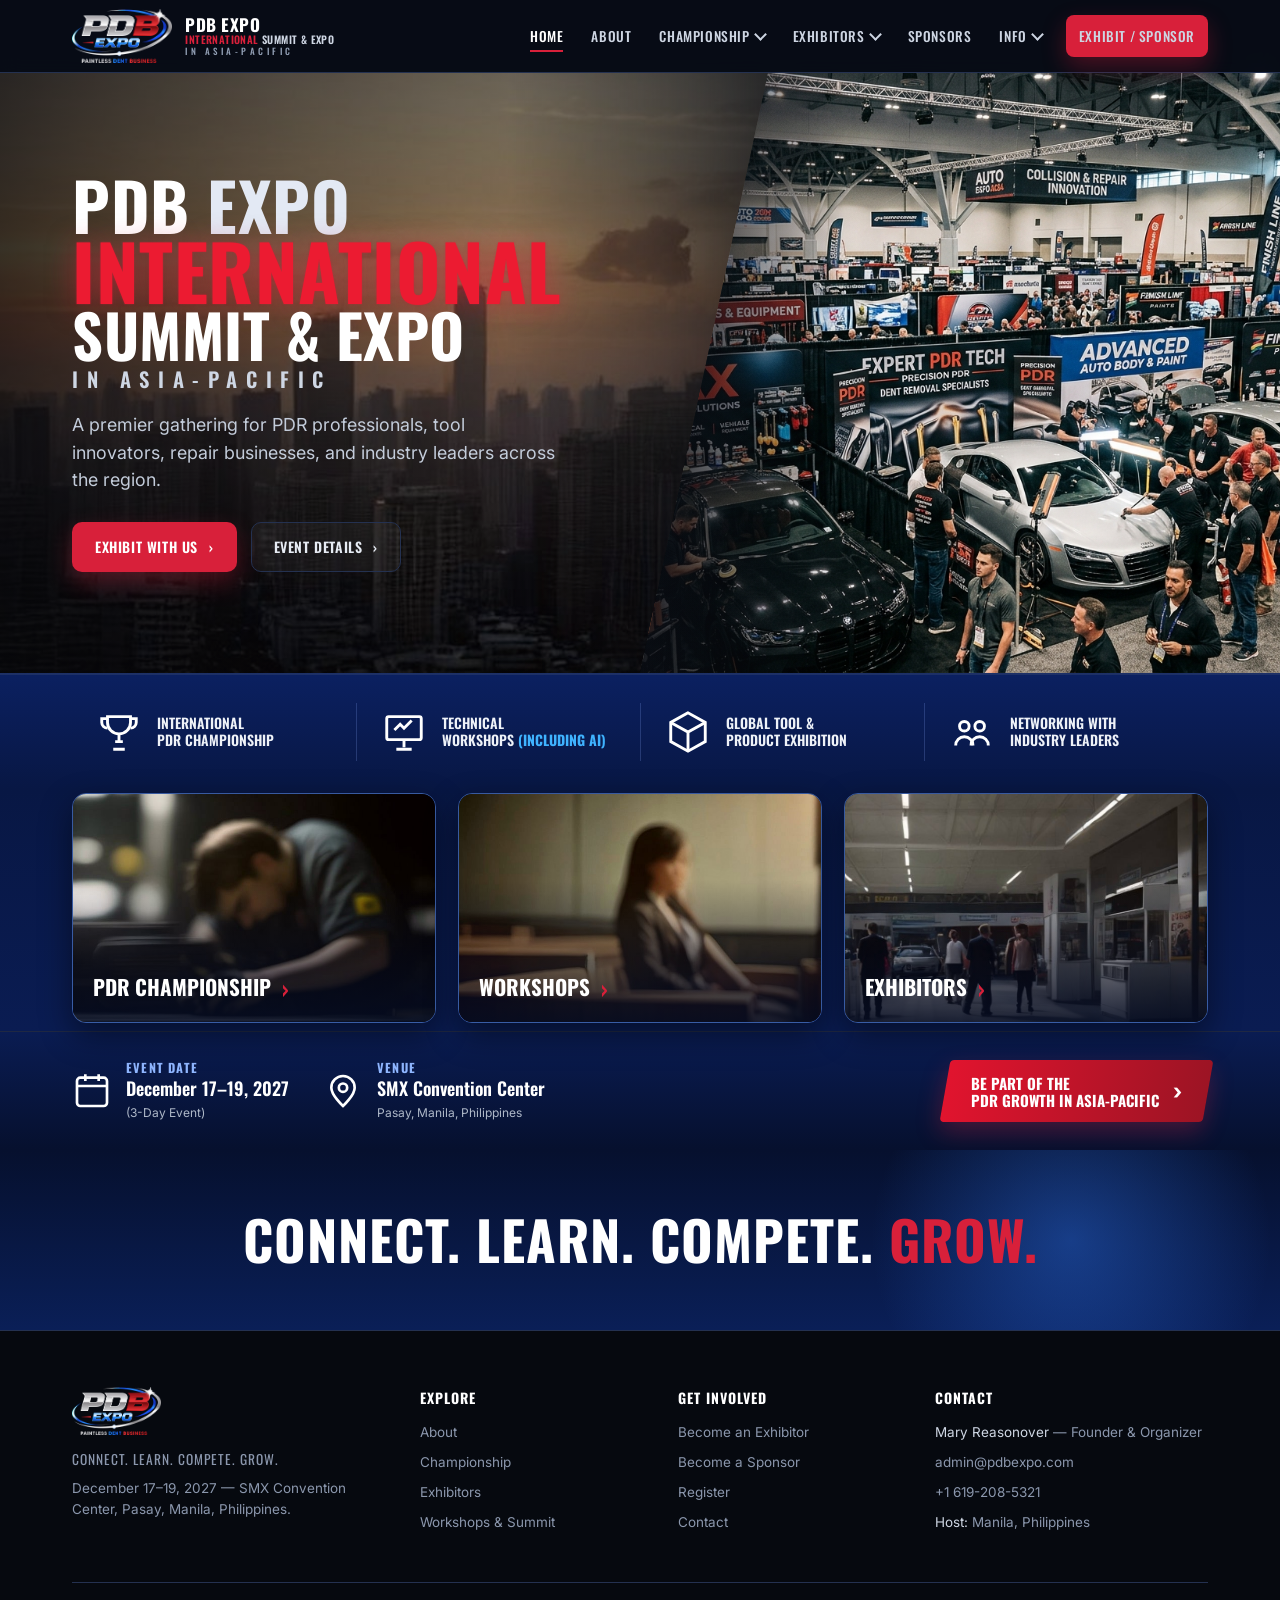
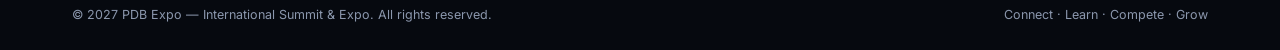
==== commit 47f870de: "Home hero tweaks: drop slash, bold red INTERNATIONAL, remove banner, clear skyline (no blue tint), e" ====
--- a/index.html
+++ b/index.html
@@ -9,7 +9,7 @@
 <link rel="preconnect" href="https://fonts.googleapis.com">
 <link rel="preconnect" href="https://fonts.gstatic.com" crossorigin>
 <link href="https://fonts.googleapis.com/css2?family=Oswald:wght@400;500;600;700&family=Inter:wght@400;500;600;700&display=swap" rel="stylesheet">
-<link rel="stylesheet" href="css/styles.css?v=11">
+<link rel="stylesheet" href="css/styles.css?v=12">
 </head>
 <body class="home2">
 
@@ -65,15 +65,14 @@
 <!-- ===== HERO ===== -->
 <section class="hero2">
   <img class="h2-city" src="assets/skyline.jpg?v=16" alt="" aria-hidden="true">
-  <div class="h2-right"><img src="assets/hero-tool.jpg" alt="PDR glue-pull tool in use"></div>
+  <div class="h2-right"><img src="assets/hero-expo.jpg" alt="PDB Expo show floor"></div>
   <div class="container hero2-inner">
     <h1 class="h2-title">
       <span class="l1">PDB <span class="chrome">EXPO</span></span>
-      <span class="l2"><span class="slash"></span>INTERNATIONAL</span>
+      <span class="l2">INTERNATIONAL</span>
       <span class="l3">SUMMIT &amp; EXPO</span>
       <span class="l4">IN ASIA-PACIFIC</span>
     </h1>
-    <div class="h2-banner"><span>Bringing the Global<br>PDR Industry to Asia-Pacific</span></div>
     <p class="h2-lead">A premier gathering for PDR professionals, tool innovators, repair businesses, and industry leaders across the region.</p>
     <div class="h2-cta">
       <a class="btn btn-red" href="expo.html">Exhibit With Us <i class="arr">›</i></a>
--- a/css/styles.css
+++ b/css/styles.css
@@ -414,23 +414,22 @@
 .brand-txt em{font-style:normal;font-size:9px;font-weight:500;color:#93a0b6;letter-spacing:3.5px;margin-top:2px}
 
 /* ---- HERO ---- */
-.hero2{position:relative;overflow:hidden;min-height:600px;display:flex;align-items:center;
-  background:linear-gradient(120deg,#06102e 0%,#0a1c52 46%,#123079 100%)}
-.hero2 .h2-city{position:absolute;left:0;bottom:0;width:64%;height:100%;object-fit:cover;object-position:left bottom;
-  opacity:.5;z-index:0;-webkit-mask-image:linear-gradient(90deg,#000 55%,transparent);mask-image:linear-gradient(90deg,#000 55%,transparent)}
+.hero2{position:relative;overflow:hidden;min-height:600px;display:flex;align-items:center;background:#0a0d14}
+.hero2 .h2-city{position:absolute;left:0;bottom:0;width:66%;height:100%;object-fit:cover;object-position:left bottom;
+  opacity:.95;z-index:0;-webkit-mask-image:linear-gradient(90deg,#000 60%,transparent);mask-image:linear-gradient(90deg,#000 60%,transparent)}
 .hero2::after{content:"";position:absolute;inset:0;z-index:1;pointer-events:none;
-  background:linear-gradient(100deg,rgba(5,12,34,.92) 0%,rgba(5,12,34,.55) 42%,rgba(5,12,34,0) 64%)}
+  background:linear-gradient(100deg,rgba(6,8,13,.82) 0%,rgba(6,8,13,.32) 44%,rgba(6,8,13,0) 64%)}
 .h2-right{position:absolute;right:0;top:0;width:50%;height:100%;z-index:0;
   clip-path:polygon(20% 0,100% 0,100% 100%,0% 100%)}
 .h2-right img{width:100%;height:100%;object-fit:cover}
 .h2-right::after{content:"";position:absolute;inset:0;
-  background:linear-gradient(90deg,rgba(18,48,121,.65),transparent 40%),linear-gradient(0deg,rgba(5,12,34,.4),transparent 50%)}
+  background:linear-gradient(90deg,rgba(10,13,20,.9),transparent 32%)}
 .hero2-inner{position:relative;z-index:2;width:100%;padding-top:46px;padding-bottom:46px}
 .h2-title{font-family:'Oswald',sans-serif;font-weight:700;text-transform:uppercase;line-height:.93;color:#fff;letter-spacing:.5px}
 .h2-title .l1{display:block;font-size:clamp(34px,5.4vw,66px)}
 .h2-title .l1 .chrome{color:#e3e9f4}
-.h2-title .l2{display:block;font-size:clamp(30px,4.8vw,60px);color:var(--red);position:relative;padding-left:22px}
-.h2-title .l2 .slash{position:absolute;left:0;top:10%;height:80%;width:9px;background:var(--red);transform:skewX(-14deg)}
+.h2-title .l2{display:block;font-size:clamp(38px,6vw,76px);color:#ec1b31;letter-spacing:.5px;
+  text-shadow:0 2px 28px rgba(216,32,58,.55),0 0 2px rgba(216,32,58,.6)}
 .h2-title .l3{display:block;font-size:clamp(30px,4.8vw,60px)}
 .h2-title .l4{display:block;font-size:clamp(13px,1.6vw,21px);font-weight:600;letter-spacing:.42em;color:#cfd7e4;margin-top:8px}
 .h2-banner{display:inline-block;margin-top:24px;background:linear-gradient(90deg,#e1142e,#9c1424);
@@ -494,9 +493,9 @@
 @media(max-width:760px){
   .brand-txt em{display:none}
   .brand img{height:46px}
-  .hero2 .h2-city{width:100%;opacity:.4}
+  .hero2 .h2-city{width:100%;opacity:.9;-webkit-mask-image:none;mask-image:none}
   .h2-right{display:none}
-  .hero2::after{background:linear-gradient(180deg,rgba(5,12,34,.72),rgba(5,12,34,.9))}
+  .hero2::after{background:linear-gradient(180deg,rgba(6,8,13,.55) 0%,rgba(6,8,13,.42) 50%,rgba(6,8,13,.8) 100%)}
   .feat-row .container{grid-template-columns:1fr}
   .feat{border-left:0;border-top:1px solid rgba(140,175,255,.18);padding:14px 10px}
   .feat:first-child{border-top:0}
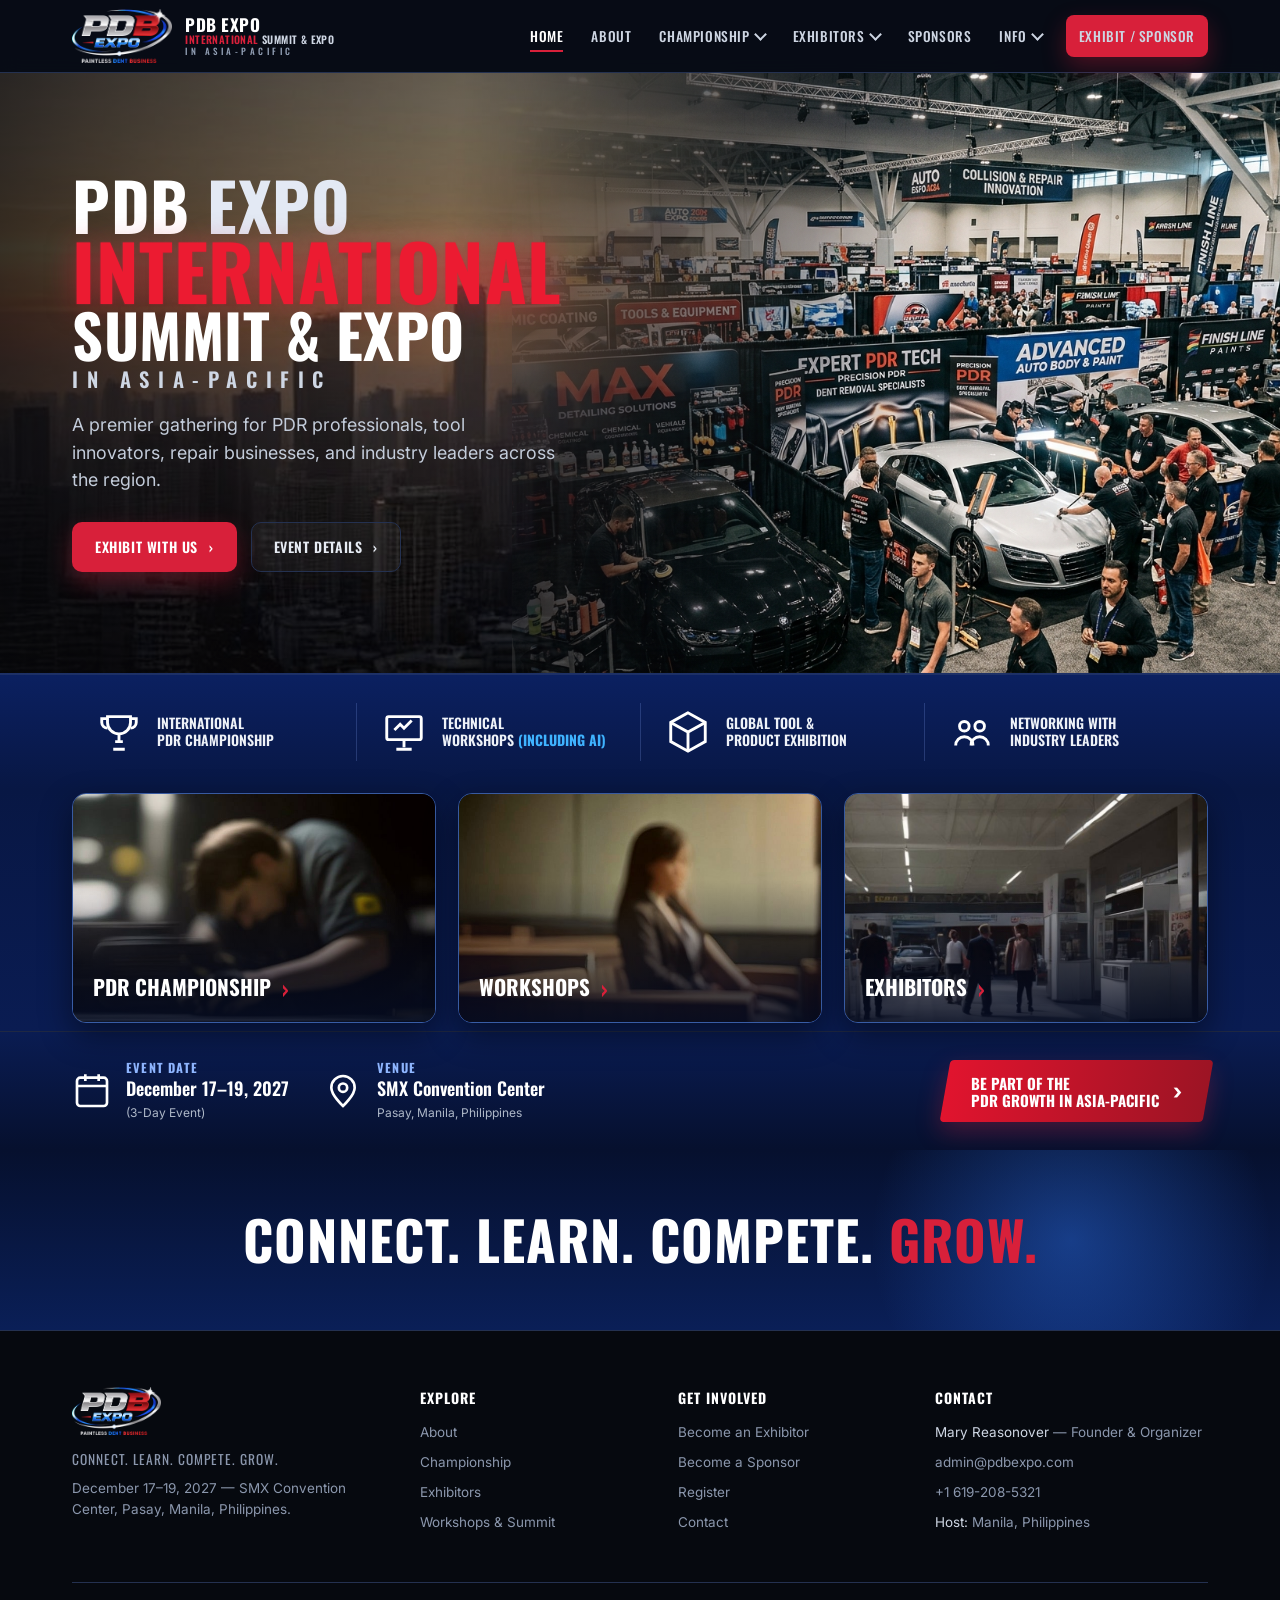
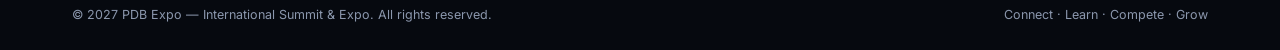
==== commit 8538d0dd: "Soft-blend the two hero images (gradient mask instead of hard diagonal) Co-Authored-By: Claude Opus " ====
--- a/index.html
+++ b/index.html
@@ -9,7 +9,7 @@
 <link rel="preconnect" href="https://fonts.googleapis.com">
 <link rel="preconnect" href="https://fonts.gstatic.com" crossorigin>
 <link href="https://fonts.googleapis.com/css2?family=Oswald:wght@400;500;600;700&family=Inter:wght@400;500;600;700&display=swap" rel="stylesheet">
-<link rel="stylesheet" href="css/styles.css?v=12">
+<link rel="stylesheet" href="css/styles.css?v=13">
 </head>
 <body class="home2">
 
--- a/css/styles.css
+++ b/css/styles.css
@@ -415,15 +415,14 @@
 
 /* ---- HERO ---- */
 .hero2{position:relative;overflow:hidden;min-height:600px;display:flex;align-items:center;background:#0a0d14}
-.hero2 .h2-city{position:absolute;left:0;bottom:0;width:66%;height:100%;object-fit:cover;object-position:left bottom;
-  opacity:.95;z-index:0;-webkit-mask-image:linear-gradient(90deg,#000 60%,transparent);mask-image:linear-gradient(90deg,#000 60%,transparent)}
+.hero2 .h2-city{position:absolute;left:0;bottom:0;width:68%;height:100%;object-fit:cover;object-position:left bottom;
+  opacity:.95;z-index:0;-webkit-mask-image:linear-gradient(95deg,#000 50%,transparent 92%);mask-image:linear-gradient(95deg,#000 50%,transparent 92%)}
 .hero2::after{content:"";position:absolute;inset:0;z-index:1;pointer-events:none;
   background:linear-gradient(100deg,rgba(6,8,13,.82) 0%,rgba(6,8,13,.32) 44%,rgba(6,8,13,0) 64%)}
-.h2-right{position:absolute;right:0;top:0;width:50%;height:100%;z-index:0;
-  clip-path:polygon(20% 0,100% 0,100% 100%,0% 100%)}
+.h2-right{position:absolute;right:0;top:0;width:60%;height:100%;z-index:0;
+  -webkit-mask-image:linear-gradient(105deg,transparent 2%,rgba(0,0,0,.4) 24%,#000 50%);
+  mask-image:linear-gradient(105deg,transparent 2%,rgba(0,0,0,.4) 24%,#000 50%)}
 .h2-right img{width:100%;height:100%;object-fit:cover}
-.h2-right::after{content:"";position:absolute;inset:0;
-  background:linear-gradient(90deg,rgba(10,13,20,.9),transparent 32%)}
 .hero2-inner{position:relative;z-index:2;width:100%;padding-top:46px;padding-bottom:46px}
 .h2-title{font-family:'Oswald',sans-serif;font-weight:700;text-transform:uppercase;line-height:.93;color:#fff;letter-spacing:.5px}
 .h2-title .l1{display:block;font-size:clamp(34px,5.4vw,66px)}
